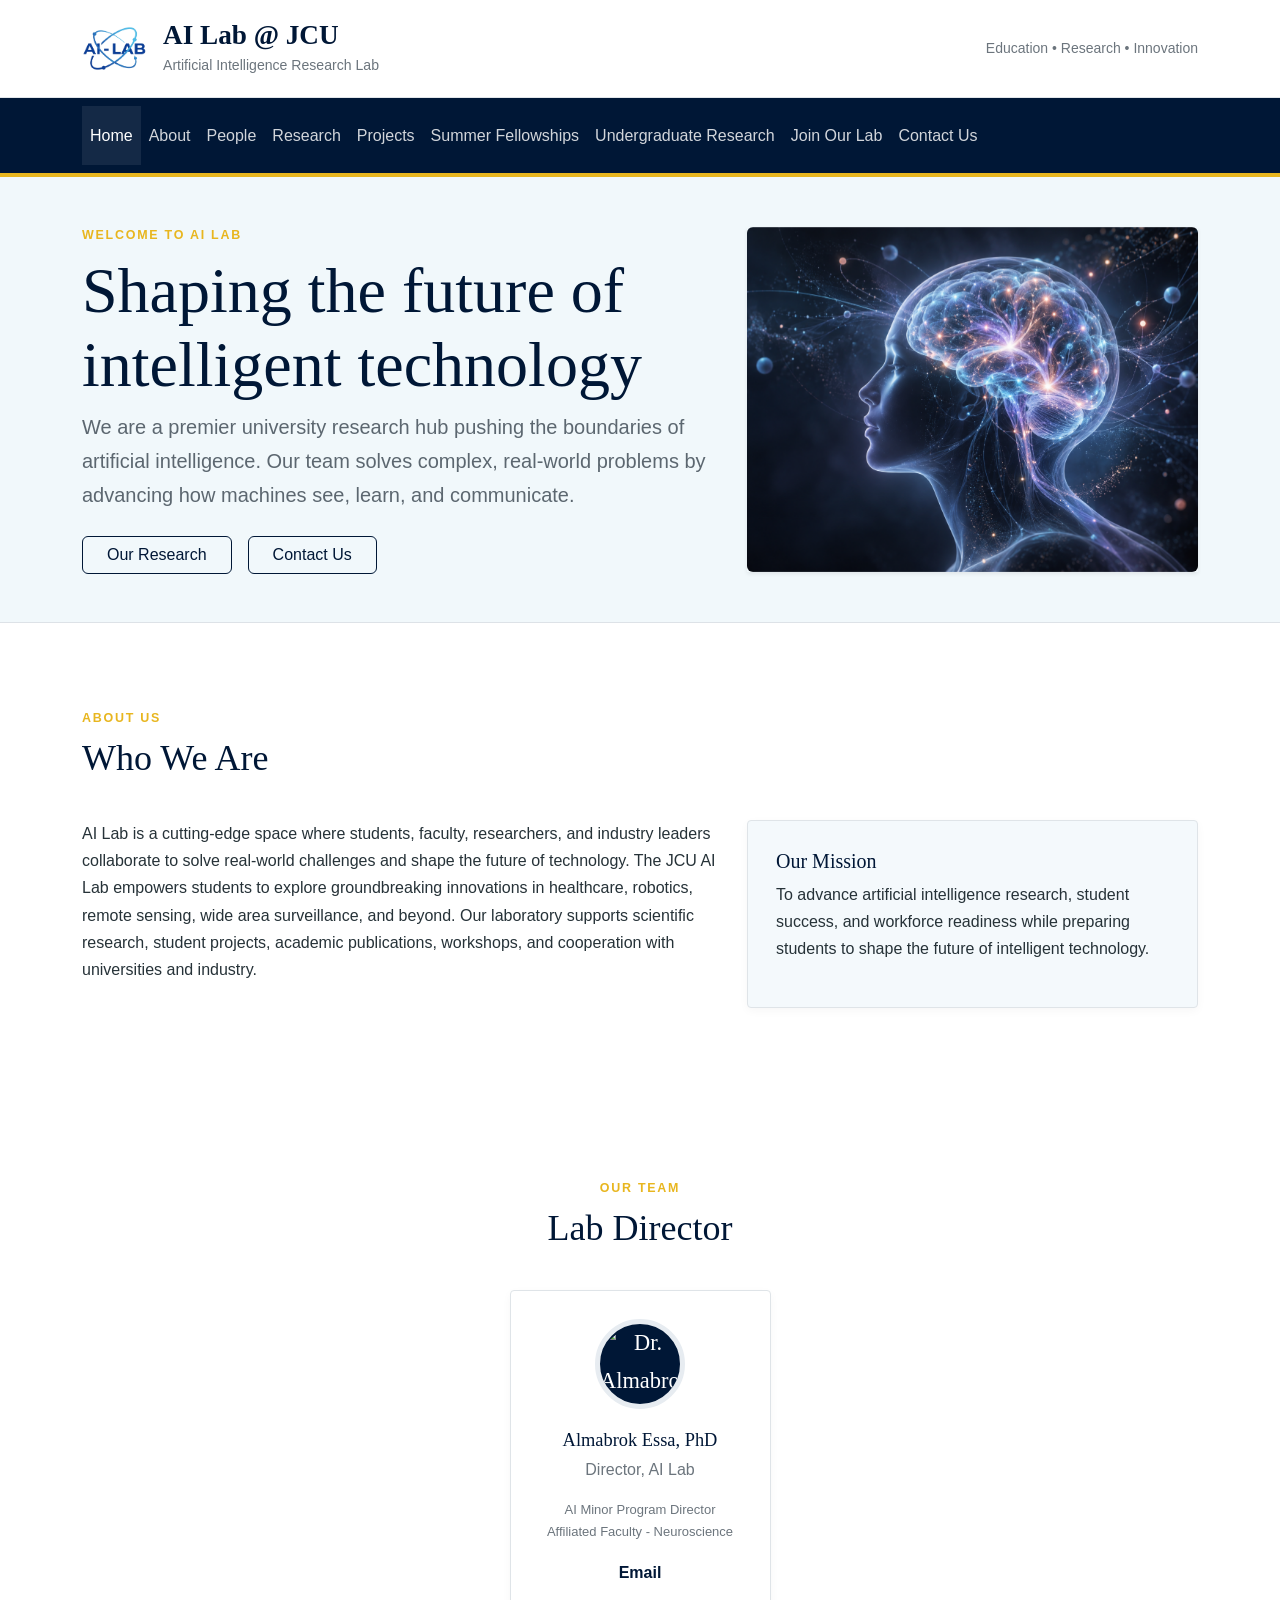
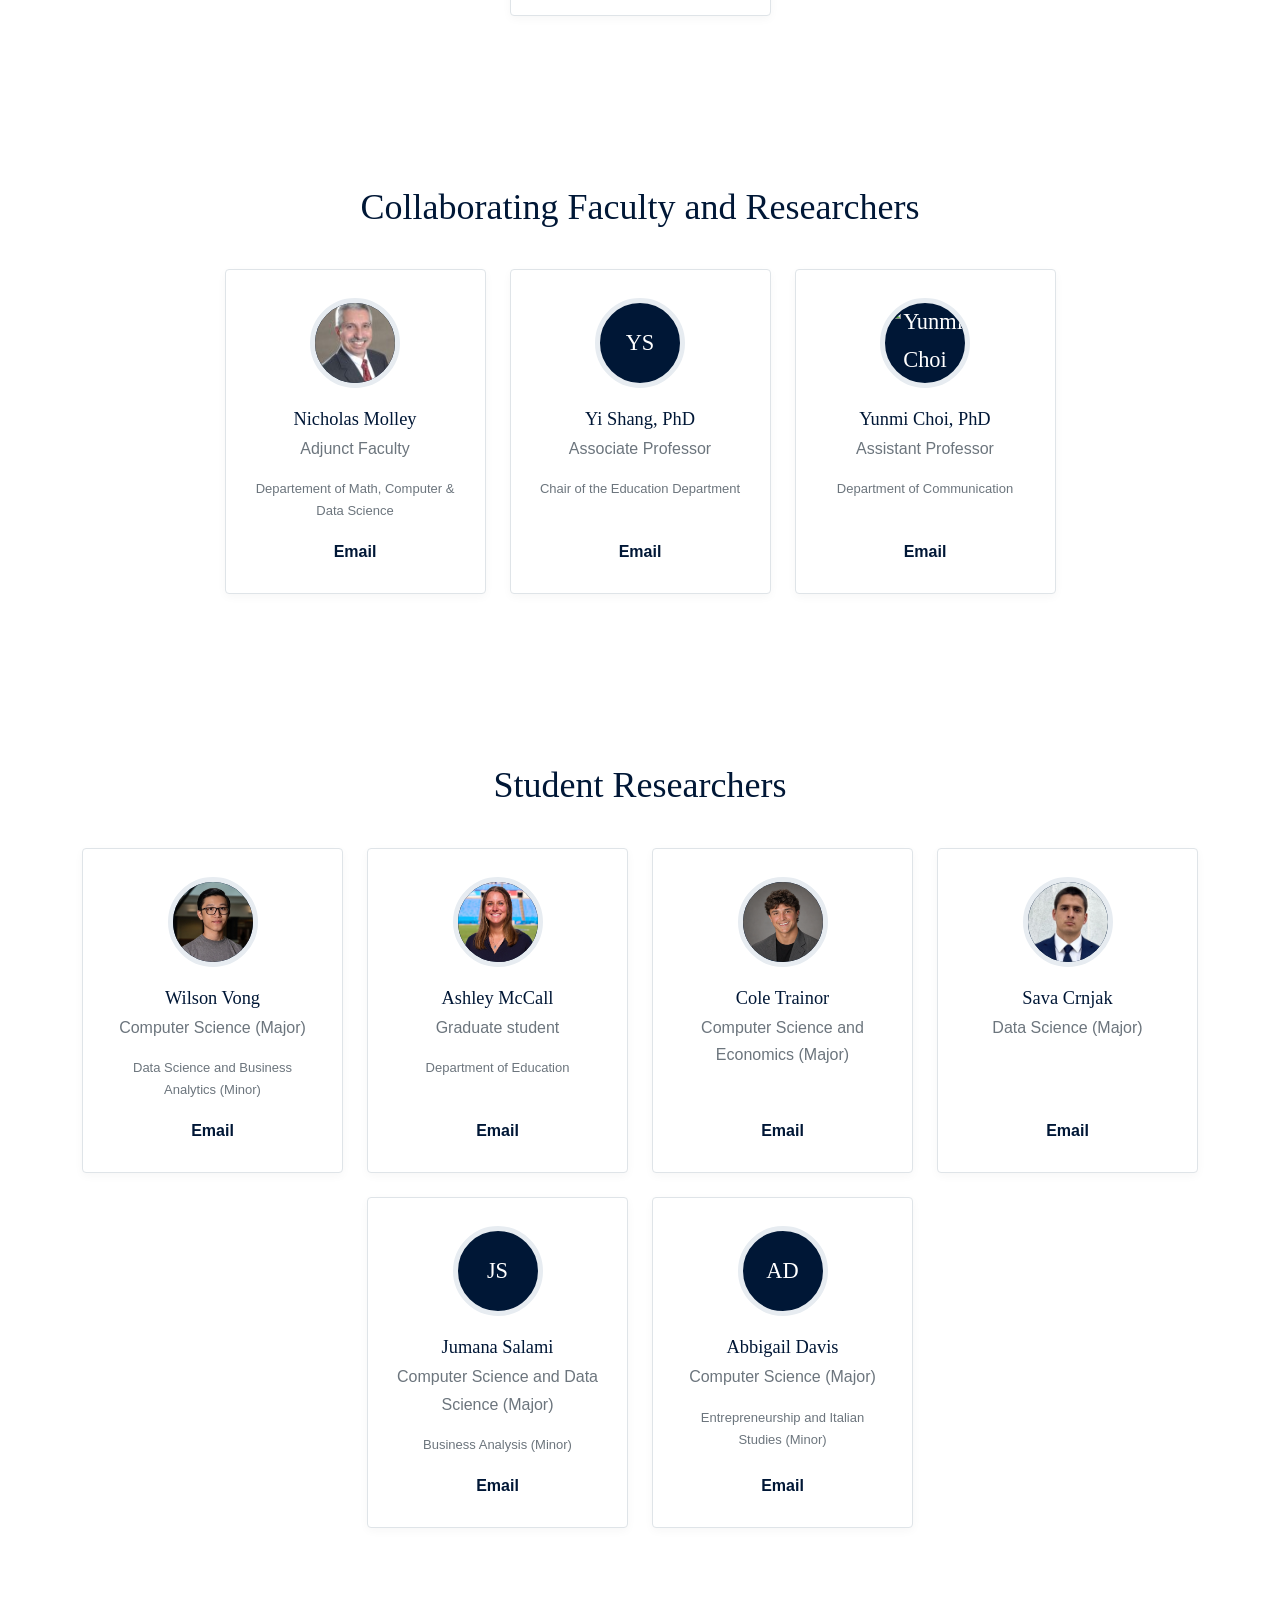
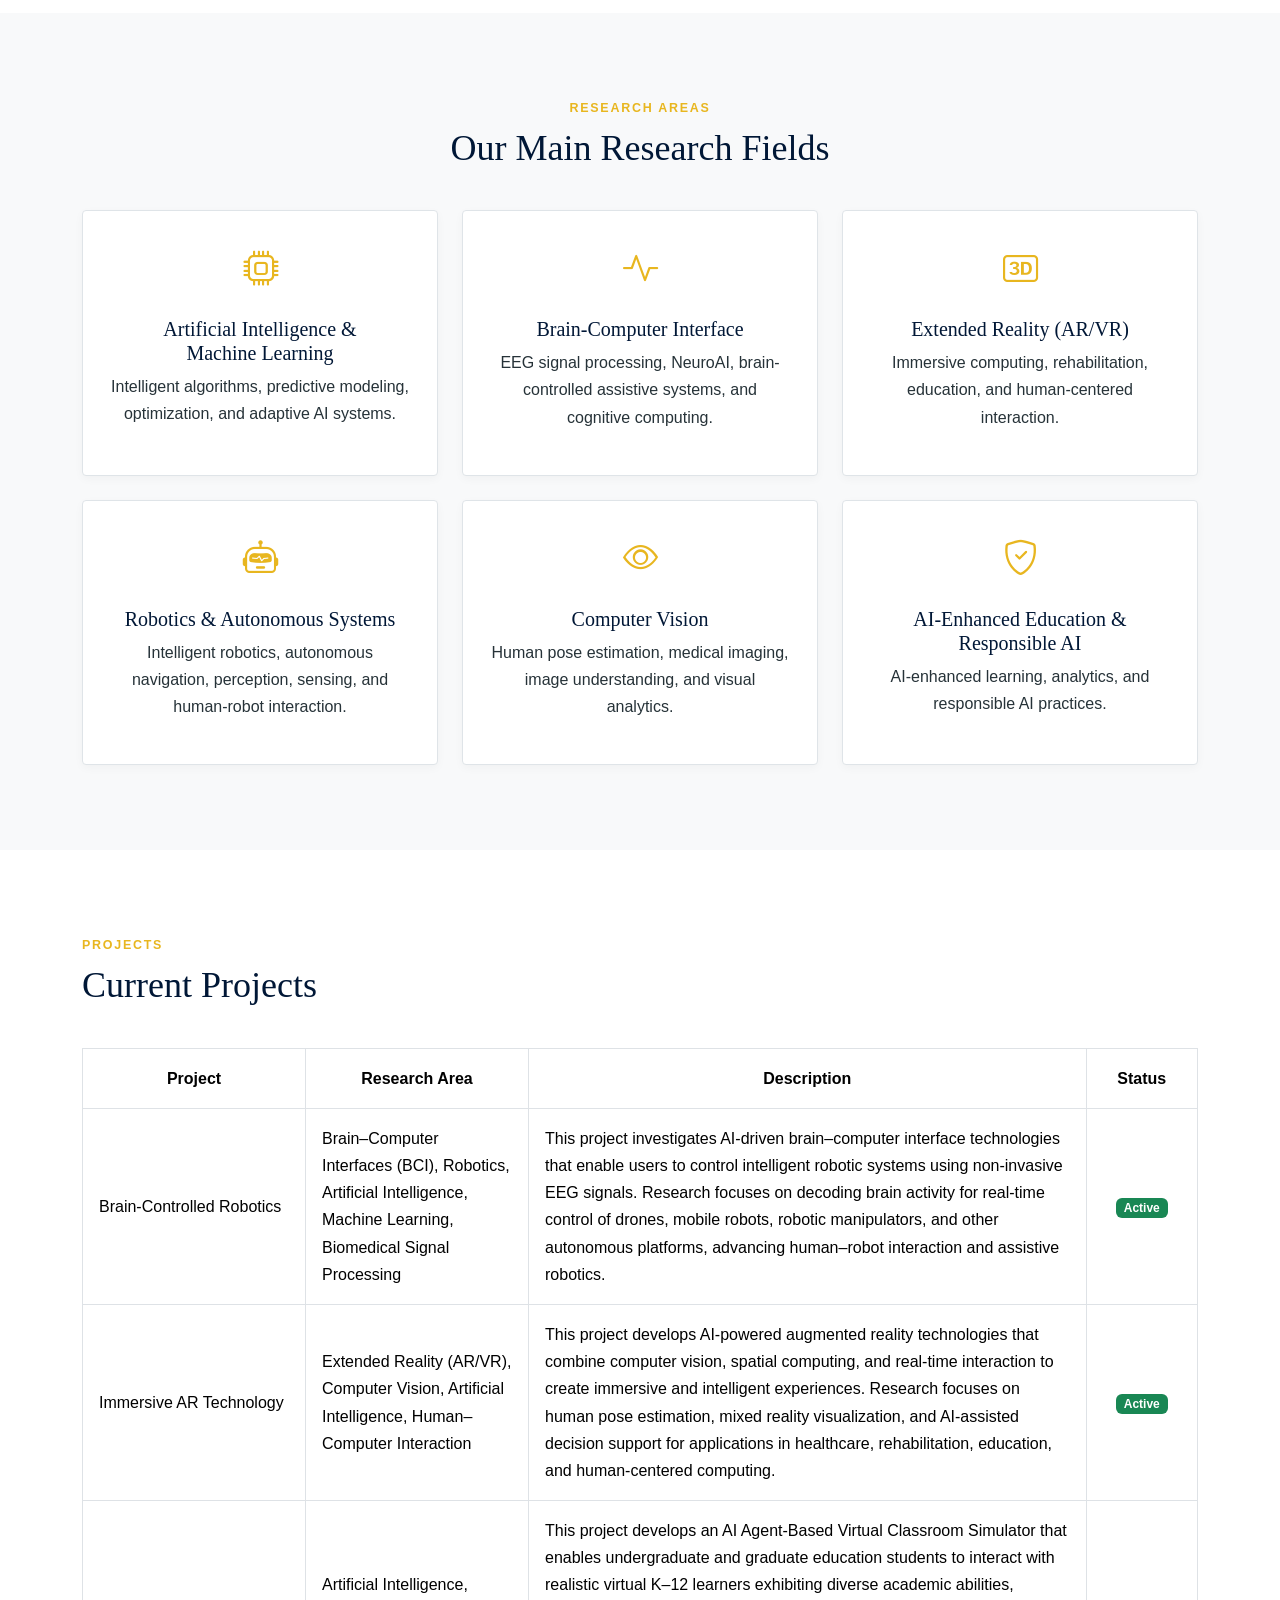
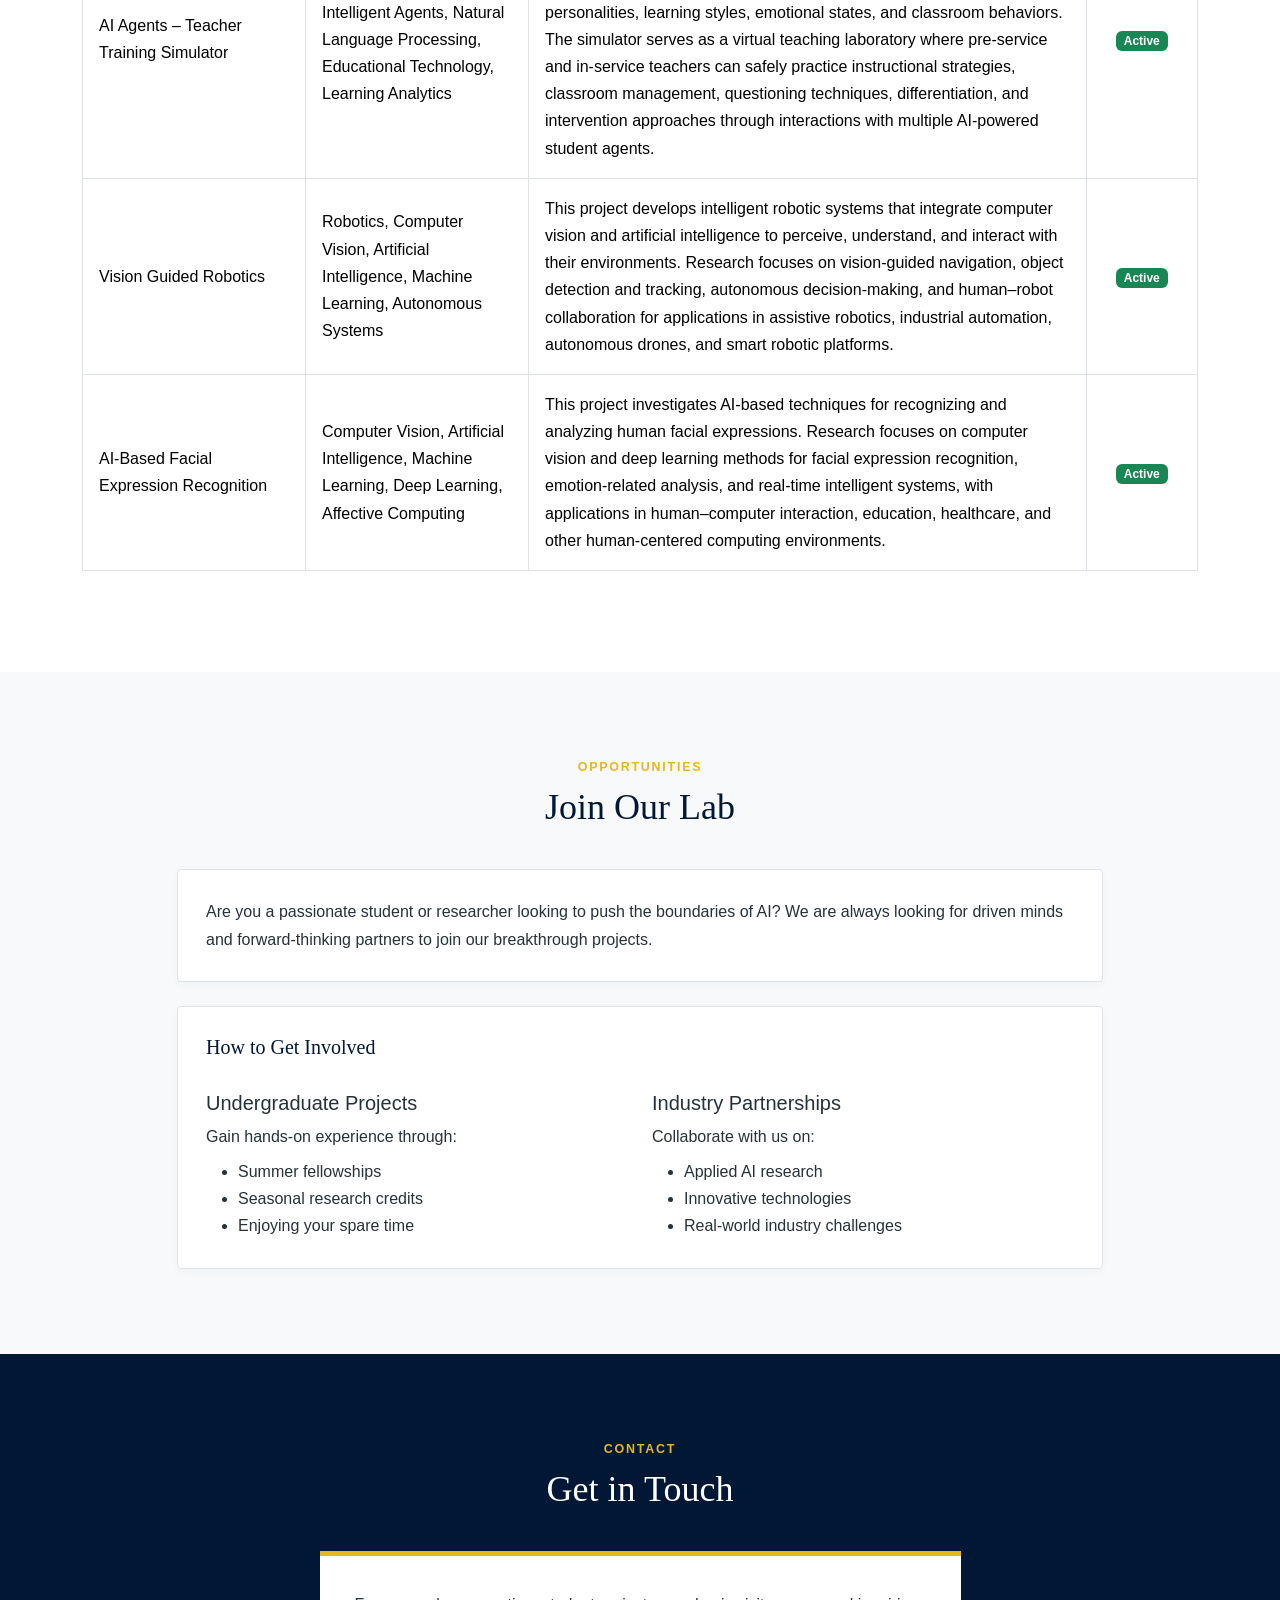
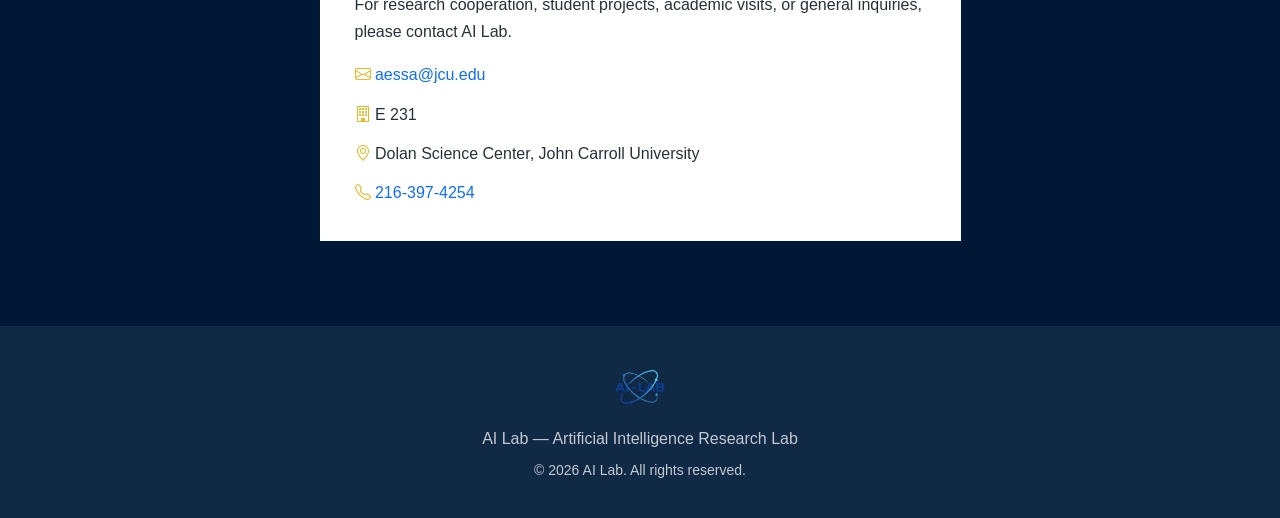
==== index.html @ 41ae77b1 "Add files via upload" ====
<!DOCTYPE html>

<html>
<head>
<meta charset="utf-8"/>
<meta content="width=device-width, initial-scale=1" name="viewport"/>
<meta content="AI LAB — Artificial Intelligence Research Lab" name="description"/>
<title>JCU AI Lab</title>
<link href="https://cdn.jsdelivr.net/npm/bootstrap@5.3.3/dist/css/bootstrap.min.css" rel="stylesheet"/>
<link href="https://cdn.jsdelivr.net/npm/bootstrap-icons@1.11.3/font/bootstrap-icons.min.css" rel="stylesheet"/>
<link href="styles.css" rel="stylesheet"/>

</head>
<link rel="icon" type="image/png" href="logo.png">
<body>
<header class="top-header">
<div class="container py-3 d-flex align-items-center justify-content-between">
<a class="brand d-flex align-items-center gap-3" href="#home">
<img alt="AI-LAB Logo" src="logo.png"/>
<div><h1>AI Lab @ JCU</h1><p>Artificial Intelligence Research Lab</p></div>
</a>
<div class="d-none d-md-block small text-secondary">Education • Research • Innovation </div>
</div>
</header>
<nav class="navbar navbar-expand-lg navbar-dark classic-nav sticky-top">
<div class="container">
<button class="navbar-toggler my-2" data-bs-target="#mainMenu" data-bs-toggle="collapse" type="button"><span class="navbar-toggler-icon"></span></button>
<div class="collapse navbar-collapse" id="mainMenu">
<ul class="navbar-nav me-auto">
<li class="nav-item"><a class="nav-link active" href="#home">Home</a></li>
<li class="nav-item"><a class="nav-link" href="#about">About</a></li>
<li class="nav-item"><a class="nav-link" href="#people">People</a></li>
<li class="nav-item"><a class="nav-link" href="#research">Research</a></li>
<li class="nav-item"><a class="nav-link" href="#projects">Projects</a></li>
<li class="nav-item"><a class="nav-link" href="summer-fellowships.html">Summer Fellowships</a></li>
<li class="nav-item"><a class="nav-link" href="Undergraduate Research.html">Undergraduate Research</a></li>
<li class="nav-item"><a class="nav-link" href="#join">Join Our Lab</a></li><li class="nav-item"><a class="nav-link" href="#contact">Contact Us</a></li>
</ul>
</div>
</div>
</nav>
<main>
<section id="home" class="hero">
  <div class="container"><div class="row align-items-center py-5">
    <div class="col-lg-7">
      <p class="section-kicker">Welcome to AI LAB</p>
      <h2>Shaping the future of intelligent technology </h2>
      <p class="lead"> We are a premier university research hub pushing the boundaries of artificial intelligence. Our team solves complex, real-world problems by advancing how machines see, learn, and communicate.</p>
      <div class="d-flex flex-wrap gap-3 mt-4"><a href="#research" class="btn btn-outline-primary px-4">Our Research</a><a href="#contact" class="btn btn-outline-primary px-4">Contact Us</a></div>
    </div>
    <div class="col-lg-5 text-center mt-5 mt-lg-0">
  <div id="heroGallery" class="carousel slide hero-gallery shadow-sm" data-bs-ride="carousel" data-bs-interval="4000">
    <div class="carousel-inner rounded">
		<div class="carousel-item active">
			<img src="watch-your-brain-think.png" class="d-block w-100 hero-gallery-img" alt="AI-generated visualization of neural activity inside a human brain.">
      </div>
    </div>
  </div>
</div>
  </div></div>
</section>
<section class="section-space" id="about"><div class="container">
<div class="section-heading"><p class="section-kicker">About Us</p><h2>Who We Are</h2></div>
<div class="row g-4"><div class="col-lg-7"><p>AI Lab is a cutting-edge space where students, faculty, researchers, and industry leaders collaborate to solve real-world challenges and shape the future of technology. The JCU AI Lab empowers students to explore groundbreaking innovations in healthcare, robotics, remote sensing, wide area surveillance, and beyond. Our laboratory supports scientific research, student projects, academic publications, workshops, and cooperation with universities and industry.
</p></div>
<div class="col-lg-5"><div class="classic-card" style="background-color: #f4f9fc;"><h3>Our Mission</h3><p>To advance artificial intelligence research, student success, and workforce readiness while preparing students to shape the future of intelligent technology.</p></div></div></div>
</div>
</section>

<section class="section-space" id="people" ><div class="container">
<div class="section-heading text-center" ><p class="section-kicker" >Our Team</p><h2>Lab Director</h2></div>
<div class="row g-4 justify-content-center" >
<div class="col-sm-6 col-lg-3" ><div class="member-card text-center h-100"><div class="member-avatar"><img src="IMG_E2418.jpg" alt="Dr. Almabrok Essa" class="img-fluid rounded-circle" style="width:100%; height:100%; object-fit:cover;"></div><h3>Almabrok Essa, PhD</h3><p>Director, AI Lab</p><p class="mb-0" style="font-size: 13px;">AI Minor Program Director</p><p style="font-size: 13px;">Affiliated Faculty - Neuroscience</p><a href="mailto:aessa@jcu.edu">Email</a></div></div>
</div>
</div></section>

<section class="section-space" id="people" ><div class="container">
<div class="section-heading text-center" ><h2>Collaborating Faculty and Researchers</h2></div>
<div class="row g-4 justify-content-center" >
<div class="col-sm-6 col-lg-3"><div class="member-card text-center h-100"><div class="member-avatar"><img src="87.png" alt="Nicholas Molley" class="rounded-circle" style="width:100%; height:100%; object-fit:cover;"></div><h3>Nicholas Molley</h3><p>Adjunct Faculty</p><p style="font-size: 13px;">Departement of Math, Computer & Data Science</p><a href="mailto:nmolley@jcu.edu">Email</a></div></div>
<div class="col-sm-6 col-lg-3"><div class="member-card text-center h-100 d-flex flex-column"><div class="member-avatar">YS</div><h3>Yi Shang, PhD</h3><p>Associate Professor</p><p style="font-size: 13px;">Chair of the Education Department</p><a class="mt-auto" href="mailto:yshang@jcu.edu">Email</a></div></div>
<div class="col-sm-6 col-lg-3"><div class="member-card text-center h-100 d-flex flex-column"><div class="member-avatar"><img src="Yunmi.jpg" alt="Yunmi Choi" class="rounded-circle" style="width:100%; height:100%; object-fit:cover;"></div><h3>Yunmi Choi, PhD</h3><p >Assistant Professor</p><p style="font-size: 13px;">Department of Communication</p><a class="mt-auto" href="mailto:ychoi@jcu.edu">Email</a></div></div>
</div>
</div></section>
<section class="section-space " id="people" ><div class="container">
<div class="section-heading text-center" ><h2>Student Researchers</h2></div>
<div class="row g-4 justify-content-center" >
<div class="col-sm-6 col-lg-3"><div class="member-card text-center h-100"><div class="member-avatar"><img src="Vong_Headshot.png" alt="Wilson Vong" class="rounded-circle" style="width:100%; height:100%; object-fit:cover;"></div><h3>Wilson Vong</h3><p >Computer Science (Major)</p><p style="font-size: 13px;">Data Science and Business Analytics (Minor)</p><a href="mailto:wvong28@jcu.edu">Email</a></div></div>
<div class="col-sm-6 col-lg-3"><div class="member-card text-center h-100 d-flex flex-column"><div class="member-avatar"><img src="Ashley.jpg" alt="Ashley McCall" class="rounded-circle" style="width:100%; height:100%; object-fit:cover;"></div><h3>Ashley McCall</h3><p >Graduate student</p><p style="font-size: 13px;">Department of Education</p><a class="mt-auto" href="mailto:ashleycmccall@gmail.com">Email</a></div></div>
<div class="col-sm-6 col-lg-3"><div class="member-card text-center h-100 d-flex flex-column"><div class="member-avatar"><img src="trainor.png" alt="Cole Trainor" class="rounded-circle" style="width:100%; height:100%; object-fit:cover;"></div><h3>Cole Trainor</h3><p >Computer Science and Economics (Major)</p><a class="mt-auto" href="mailto:ctrainor30@jcu.edu">Email</a></div></div>
<div class="col-sm-6 col-lg-3"><div class="member-card text-center h-100 d-flex flex-column"><div class="member-avatar"><img src="Sava.jpeg" alt="Sava Crnjak" class="rounded-circle" style="width:100%; height:100%; object-fit:cover;"></div><h3>Sava Crnjak</h3><p >Data Science (Major)</p><a class="mt-auto" href="mailto:scrnjak28@jcu.edu">Email</a></div></div>
<div class="col-sm-6 col-lg-3"><div class="member-card text-center h-100 d-flex flex-column"><div class="member-avatar">JS</div><h3>Jumana Salami</h3><p >Computer Science and Data Science (Major)</p><p style="font-size: 13px;">Business Analysis (Minor)</p><a class="mt-auto" href="mailto:jsalami28@jcu.edu">Email</a></div></div>
<div class="col-sm-6 col-lg-3"><div class="member-card text-center h-100 d-flex flex-column"><div class="member-avatar">AD</div><h3>Abbigail Davis</h3><p >Computer Science (Major)</p><p style="font-size: 13px;">Entrepreneurship and Italian Studies (Minor)</p><a class="mt-auto" href="mailto:adavis28@jcu.edu">Email</a></div></div>
</div>
</div></section>

<section class="section-space bg-light" id="research"><div class="container">
<div class="section-heading text-center"><p class="section-kicker">Research Areas</p><h2>Our Main Research Fields</h2></div>
<div class="row g-4">
<div class="col-md-6 col-lg-4"><div class="classic-card h-100 text-center"><i class="bi bi-cpu card-icon"></i><h3>Artificial Intelligence & <br> Machine Learning</h3><p>Intelligent algorithms, predictive modeling, optimization, and adaptive AI systems.</p></div></div>
<div class="col-md-6 col-lg-4"><div class="classic-card h-100 text-center"><i class="bi bi-activity card-icon"></i><h3>Brain-Computer Interface</h3><p>EEG signal processing, NeuroAI, brain-controlled assistive systems, and cognitive computing.</p></div></div>
<div class="col-md-6 col-lg-4"><div class="classic-card h-100 text-center"><i class="bi bi-badge-3d card-icon"></i><h3>Extended Reality (AR/VR)</h3><p>Immersive computing, rehabilitation, education, and human-centered interaction.</p></div></div>
<div class="col-md-6 col-lg-4"><div class="classic-card h-100 text-center"><i class="bi bi-robot card-icon"></i><h3>Robotics & Autonomous Systems</h3><p>Intelligent robotics, autonomous navigation, perception, sensing, and human-robot interaction.</p></div></div>
<div class="col-md-6 col-lg-4"><div class="classic-card h-100 text-center"><i class="bi bi-eye card-icon"></i><h3>Computer Vision</h3><p>Human pose estimation, medical imaging, image understanding, and visual analytics.</p></div></div>
<div class="col-md-6 col-lg-4"><div class="classic-card h-100 text-center"><i class="bi bi-shield-check card-icon"></i><h3>AI-Enhanced Education & Responsible AI</h3><p>AI-enhanced learning, analytics, and responsible AI practices.</p></div></div>
</div>
</div></section>
<section class="section-space" id="projects"><div class="container">
<div class="section-heading"><p class="section-kicker">Projects</p><h2>Current Projects</h2></div>
<div class="table-responsive"><table class="table table-bordered align-middle classic-table"><thead class="text-center align-middle"><tr><th style="width:20%;">Project</th>
<th style="width:20%;">Research Area</th><th style="width:50%;">Description</th><th style="width:10%;">Status</th></tr></thead><tbody>
<tr><td>Brain-Controlled Robotics</td><td>Brain–Computer Interfaces (BCI), Robotics, Artificial Intelligence, Machine Learning, Biomedical Signal Processing</td><td>This project investigates AI-driven brain–computer interface technologies that enable users to control intelligent robotic systems using non-invasive EEG signals. Research focuses on decoding brain activity for real-time control of drones, mobile robots, robotic manipulators, and other autonomous platforms, advancing human–robot interaction and assistive robotics.</td><td class="text-center align-middle"><span class="badge text-bg-success">Active</span></td></tr>
<tr><td>Immersive AR Technology</td><td>Extended Reality (AR/VR), Computer Vision, Artificial Intelligence, Human–Computer Interaction</td><td>This project develops AI-powered augmented reality technologies that combine computer vision, spatial computing, and real-time interaction to create immersive and intelligent experiences. Research focuses on human pose estimation, mixed reality visualization, and AI-assisted decision support for applications in healthcare, rehabilitation, education, and human-centered computing.</td><td class="text-center align-middle"><span class="badge text-bg-success">Active</span></td></tr>
<tr><td>AI Agents – Teacher Training Simulator</td><td>Artificial Intelligence, Intelligent Agents, Natural Language Processing, Educational Technology, Learning Analytics</td><td>This project develops an AI Agent-Based Virtual Classroom Simulator that enables undergraduate and graduate education students to interact with realistic virtual K–12 learners exhibiting diverse academic abilities, personalities, learning styles, emotional states, and classroom behaviors. The simulator serves as a virtual teaching laboratory where pre-service and in-service teachers can safely practice instructional strategies, classroom management, questioning techniques, differentiation, and intervention approaches through interactions with multiple AI-powered student agents.</td><td class="text-center align-middle"><span class="badge text-bg-success">Active</span></td></tr>
<tr><td>Vision Guided Robotics </td><td> Robotics, Computer Vision, Artificial Intelligence, Machine Learning, Autonomous Systems </td><td>This project develops intelligent robotic systems that integrate computer vision and artificial intelligence to perceive, understand, and interact with their environments. Research focuses on vision-guided navigation, object detection and tracking, autonomous decision-making, and human–robot collaboration for applications in assistive robotics, industrial automation, autonomous drones, and smart robotic platforms.</td><td class="text-center align-middle"><span class="badge text-bg-success">Active</span></td></tr>
<tr><td>AI-Based Facial Expression Recognition </td><td> Computer Vision, Artificial Intelligence, Machine Learning, Deep Learning, Affective Computing</td><td>This project investigates AI-based techniques for recognizing and analyzing human facial expressions. Research focuses on computer vision and deep learning methods for facial expression recognition, emotion-related analysis, and real-time intelligent systems, with applications in human–computer interaction, education, healthcare, and other human-centered computing environments.</td><td class="text-center align-middle"><span class="badge text-bg-success">Active</span></td></tr>
</tbody></table></div>
</div></section>

<section class="section-space bg-light" id="join">
<div class="container">
<div class="section-heading text-center">
<p class="section-kicker">Opportunities</p>
<h2>Join Our Lab</h2>
</div>
<div class="row g-4 justify-content-center">
<div class="col-lg-10">
<div class="classic-card mb-4">
<p class="mb-0">Are you a passionate student or researcher looking to push the boundaries of AI? We are always looking for driven minds and forward-thinking partners to join our breakthrough projects.</p>
</div>
<div class="classic-card">
<h3>How to Get Involved</h3>
<div class="row g-4 mt-1">
<div class="col-md-6">
<h4 class="h5">Undergraduate Projects</h4>
<p class="mb-2">Gain hands-on experience through:</p>
<ul class="mb-0">
<li>Summer fellowships</li>
<li>Seasonal research credits</li>
<li>Enjoying your spare time</li>
</ul>
</div>
<div class="col-md-6">
<h4 class="h5">Industry Partnerships</h4>
<p class="mb-2"> Collaborate with us on:</p>
<ul class="mb-0">
<li>Applied AI research</li>
<li>Innovative technologies</li>
<li>Real-world industry challenges</li>
</ul> 
</div>
</div>
</div>
</div>
</div>
</div>
</section>
<section class="section-space contact-section" id="contact"><div class="container">
<div class="section-heading text-center"><p class="section-kicker">Contact</p><h2 class="text-white">Get in Touch</h2></div>
<div class="row justify-content-center"><div class="col-lg-7"><div class="contact-box">
<p>For research cooperation, student projects, academic visits, or general inquiries, please contact AI Lab.</p>
<ul class="list-unstyled mb-0">
<li><i class="bi bi-envelope"></i> <a href="mailto:aessa@jcu.edu">aessa@jcu.edu</a></li>
<li><i class="bi bi-building"></i> E 231</li>
<li><i class="bi bi-geo-alt"></i> Dolan Science Center, John Carroll University</li>
<li><i class="bi bi-telephone"></i> <a href="tel:+12163974254">216-397-4254</a></li>
</ul>
</div></div></div>
</div></section>
</main>
<footer class="footer"><div class="container text-center"><img alt="AI-LAB Logo" src="logo.png"/><p class="mb-1">AI Lab — Artificial Intelligence Research Lab</p><small>© <span id="year"></span> AI Lab. All rights reserved.</small></div></footer>
<script src="https://cdn.jsdelivr.net/npm/bootstrap@5.3.3/dist/js/bootstrap.bundle.min.js"></script>
<script src="script.js"></script>
</body>
</html>
---- styles.css ----
body{font-family:Arial,Helvetica,sans-serif;color:#263238;background:#fff;line-height:1.7}a{text-decoration:none}.top-header{background:#fff;border-bottom:1px solid #e2e6ea}.brand{color:#001736}.brand:hover{color:#001736}.brand img{width:65px;height:65px;object-fit:contain}.brand h1{margin:0;font-family:Georgia,"Times New Roman",serif;font-size:1.7rem;font-weight:700}.brand p{margin:2px 0 0;color:#6c757d;font-size:.88rem}.classic-nav{background:#001736;border-bottom:4px solid #e8b61f}.classic-nav .nav-link{color:rgba(255,255,255,.82);padding:1rem 1.1rem}.classic-nav .nav-link:hover,.classic-nav .nav-link.active{color:#fff;background:rgba(255,255,255,.08)}.hero{background:#F1F8FB;border-bottom:1px solid #dde2e7}.hero h2,.section-heading h2{font-family:Georgia,"Times New Roman",serif;color:#001736}.hero h2{font-size:clamp(2.3rem,5vw,4.2rem);line-height:1.15}.hero .lead{color:#5c6770;max-width:760px}.hero-logo-box{display:inline-flex;align-items:center;justify-content:center;width:280px;height:280px;padding:40px;background:#fff;border:1px solid #dce1e5;border-radius:6px;box-shadow:0 8px 25px rgba(23,54,93,.08)}.hero-logo-box img{max-width:100%;max-height:100%}.btn-primary{background:#001736;border-color:#001736}.btn-primary:hover{background:#102944;border-color:#102944}.btn-outline-primary{color:#001736;border-color:#001736}.btn-outline-primary:hover{background:#001736;border-color:#001736}.section-space{padding:85px 0}.section-heading{margin-bottom:40px}.section-heading h2{font-size:2.25rem;margin-bottom:0}.section-kicker{margin-bottom:8px;color:#e8b61f;text-transform:uppercase;letter-spacing:.14em;font-weight:700;font-size:.78rem}.classic-card,.member-card{background:#fff;border:1px solid #dfe4e8;border-radius:4px;padding:28px;box-shadow:0 3px 10px rgba(0,0,0,.035)}.classic-card h3,.member-card h3,.classic-news h3{font-family:Georgia,"Times New Roman",serif;color:#001736}.classic-card h3{font-size:1.25rem}.card-icon{display:inline-block;margin-bottom:18px;color:#e8b61f;font-size:2.2rem}.classic-table thead{background:#001736;color:#fff}.classic-table th,.classic-table td{padding:16px}.member-avatar{width:90px;height:90px;margin:0 auto 20px;display:flex;align-items:center;justify-content:center;background:#001736;color:#fff;border:5px solid #e7ecf1;border-radius:50%;font-family:Georgia,"Times New Roman",serif;font-size:1.4rem}.member-card h3{font-size:1.15rem;margin-bottom:5px}.member-card p{color:#6c757d}.member-card a{color:#001736;font-weight:700}.classic-news .list-group-item{padding:24px;border-color:#dfe4e8}.classic-news h3{font-size:1.2rem;margin-bottom:8px}.classic-news p,.classic-news small{color:#6c757d}.contact-section{background:#001736}.contact-box{padding:35px;background:#fff;border-top:5px solid #e8b61f}.contact-box li{margin-top:12px}.contact-box i{width:28px;color:#e8b61f}.footer{padding:35px 0;background:#102944;color:rgba(255,255,255,.75)}.footer img{width:52px;height:52px;object-fit:contain;margin-bottom:12px}@media(max-width:767.98px){.brand img{width:52px;height:52px}.brand h1{font-size:1.4rem}.brand p{font-size:.75rem}.section-space{padding:65px 0}.hero-logo-box{width:220px;height:220px}.classic-news .d-flex{flex-direction:column}}
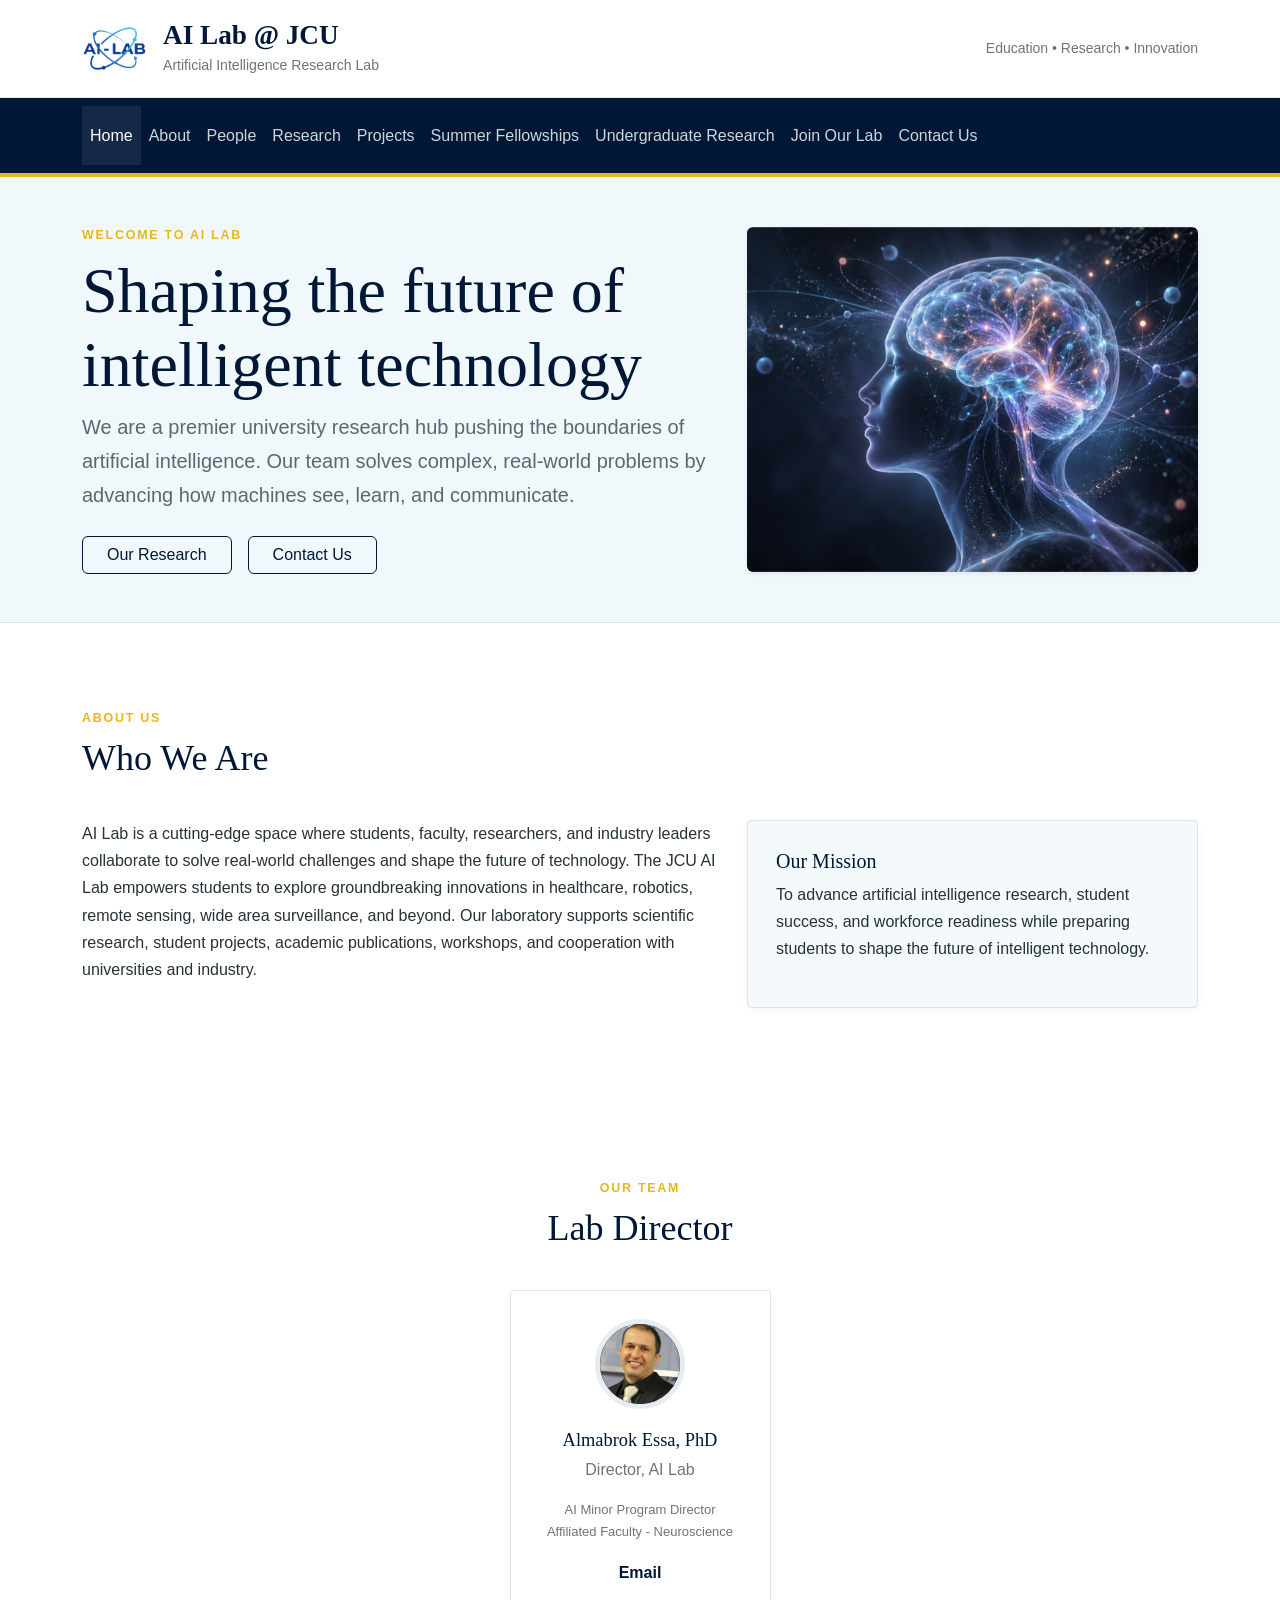
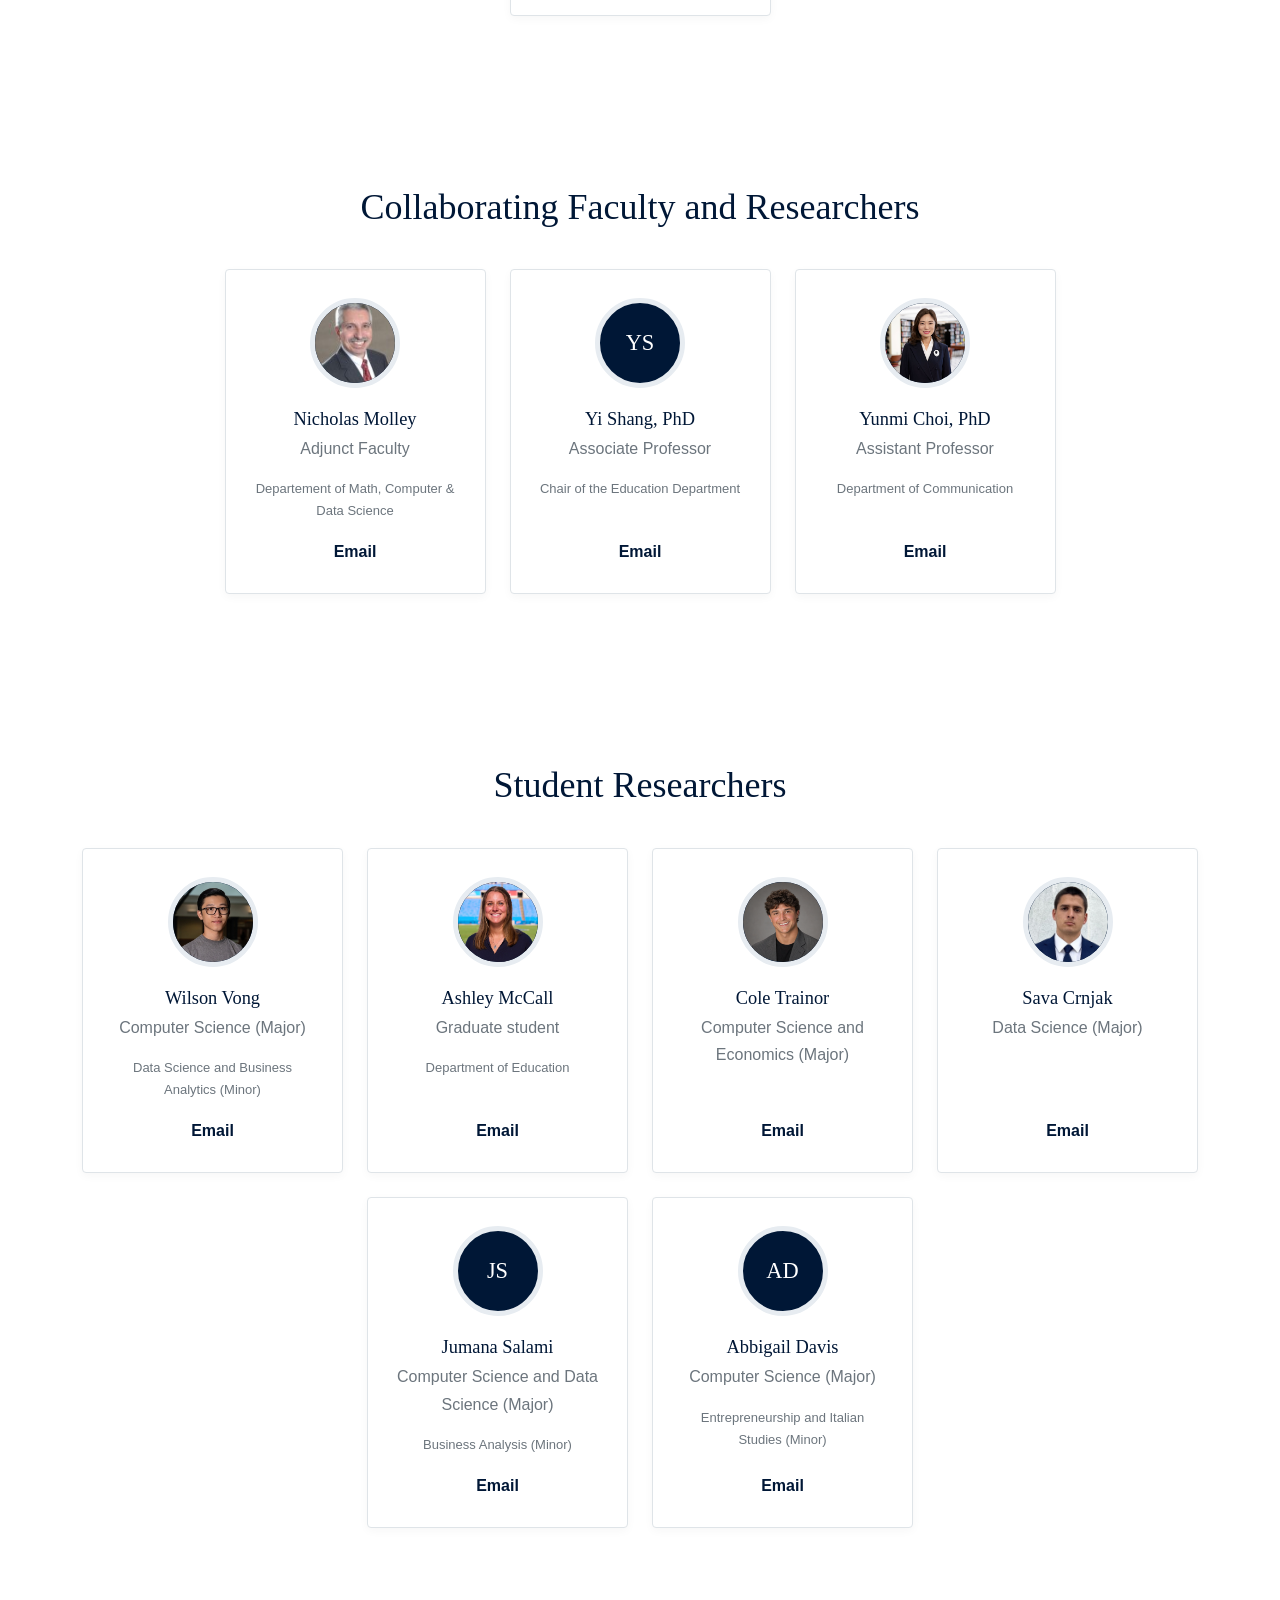
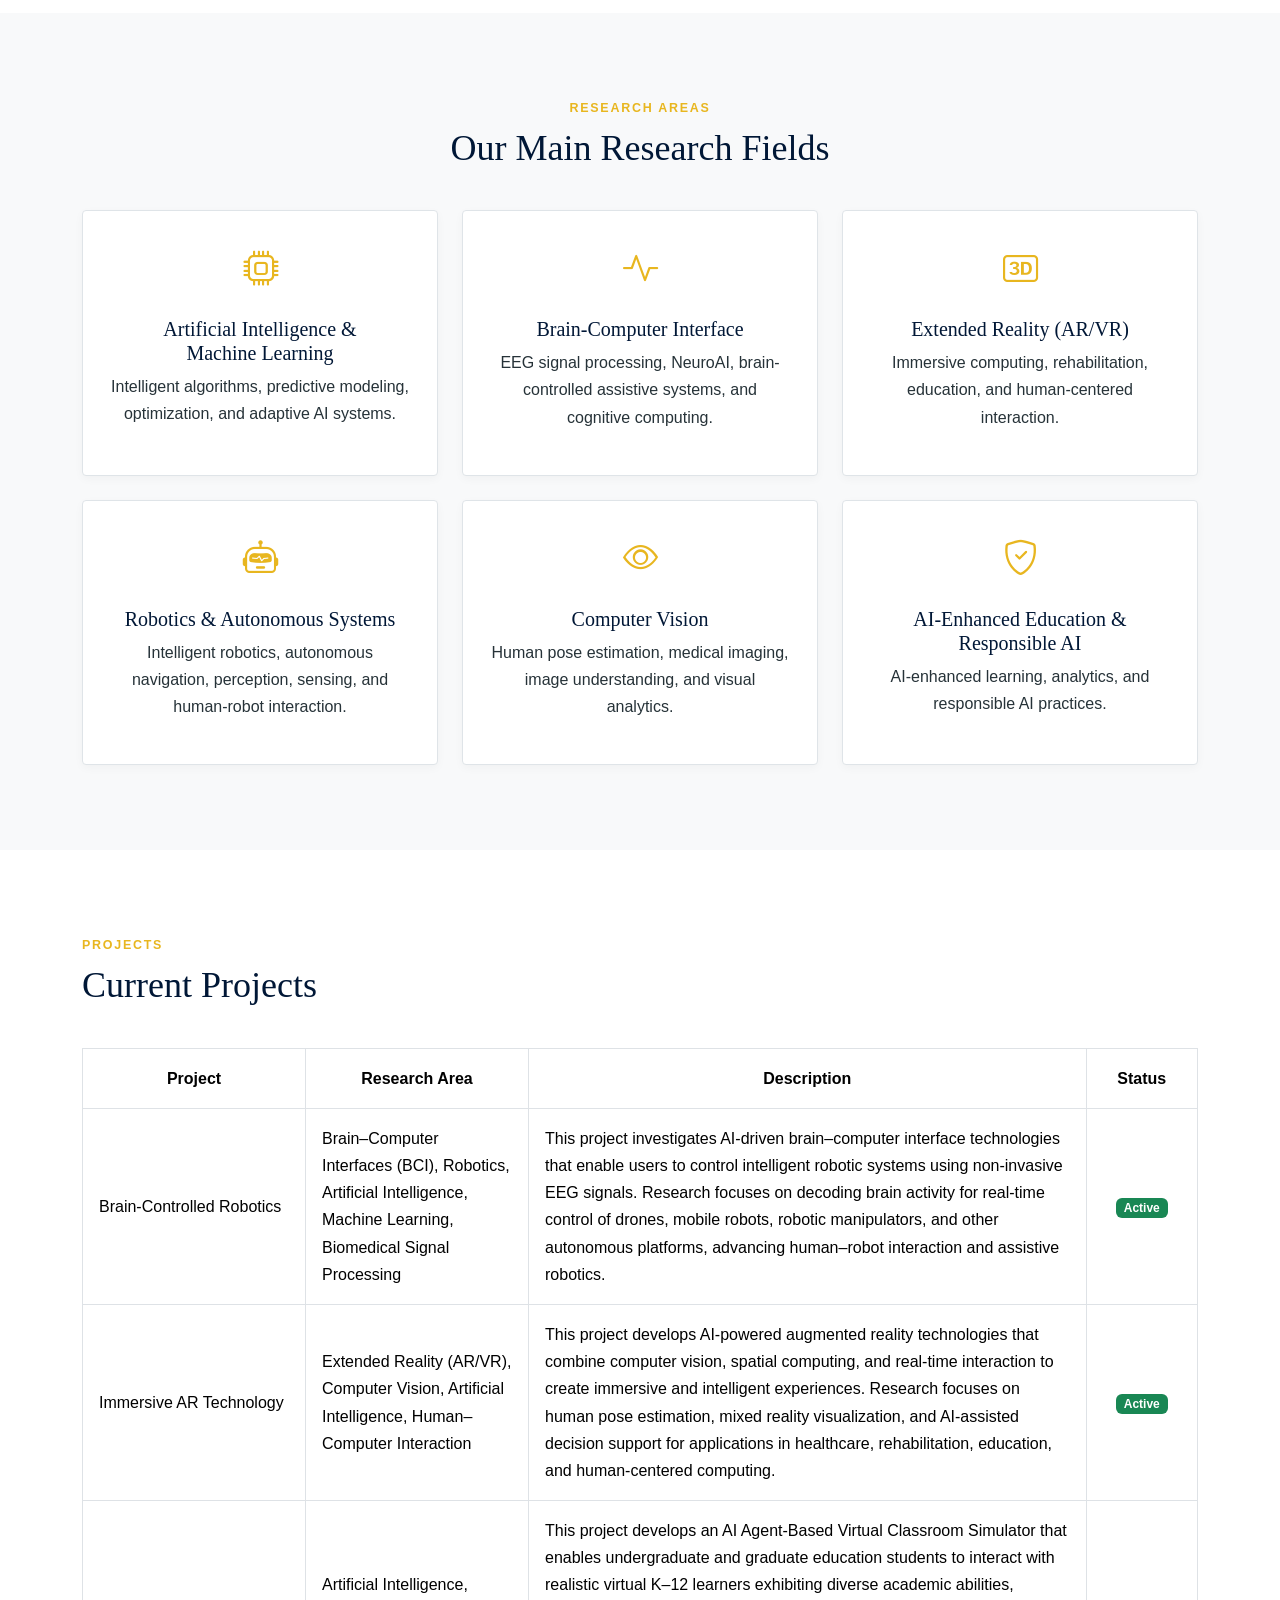
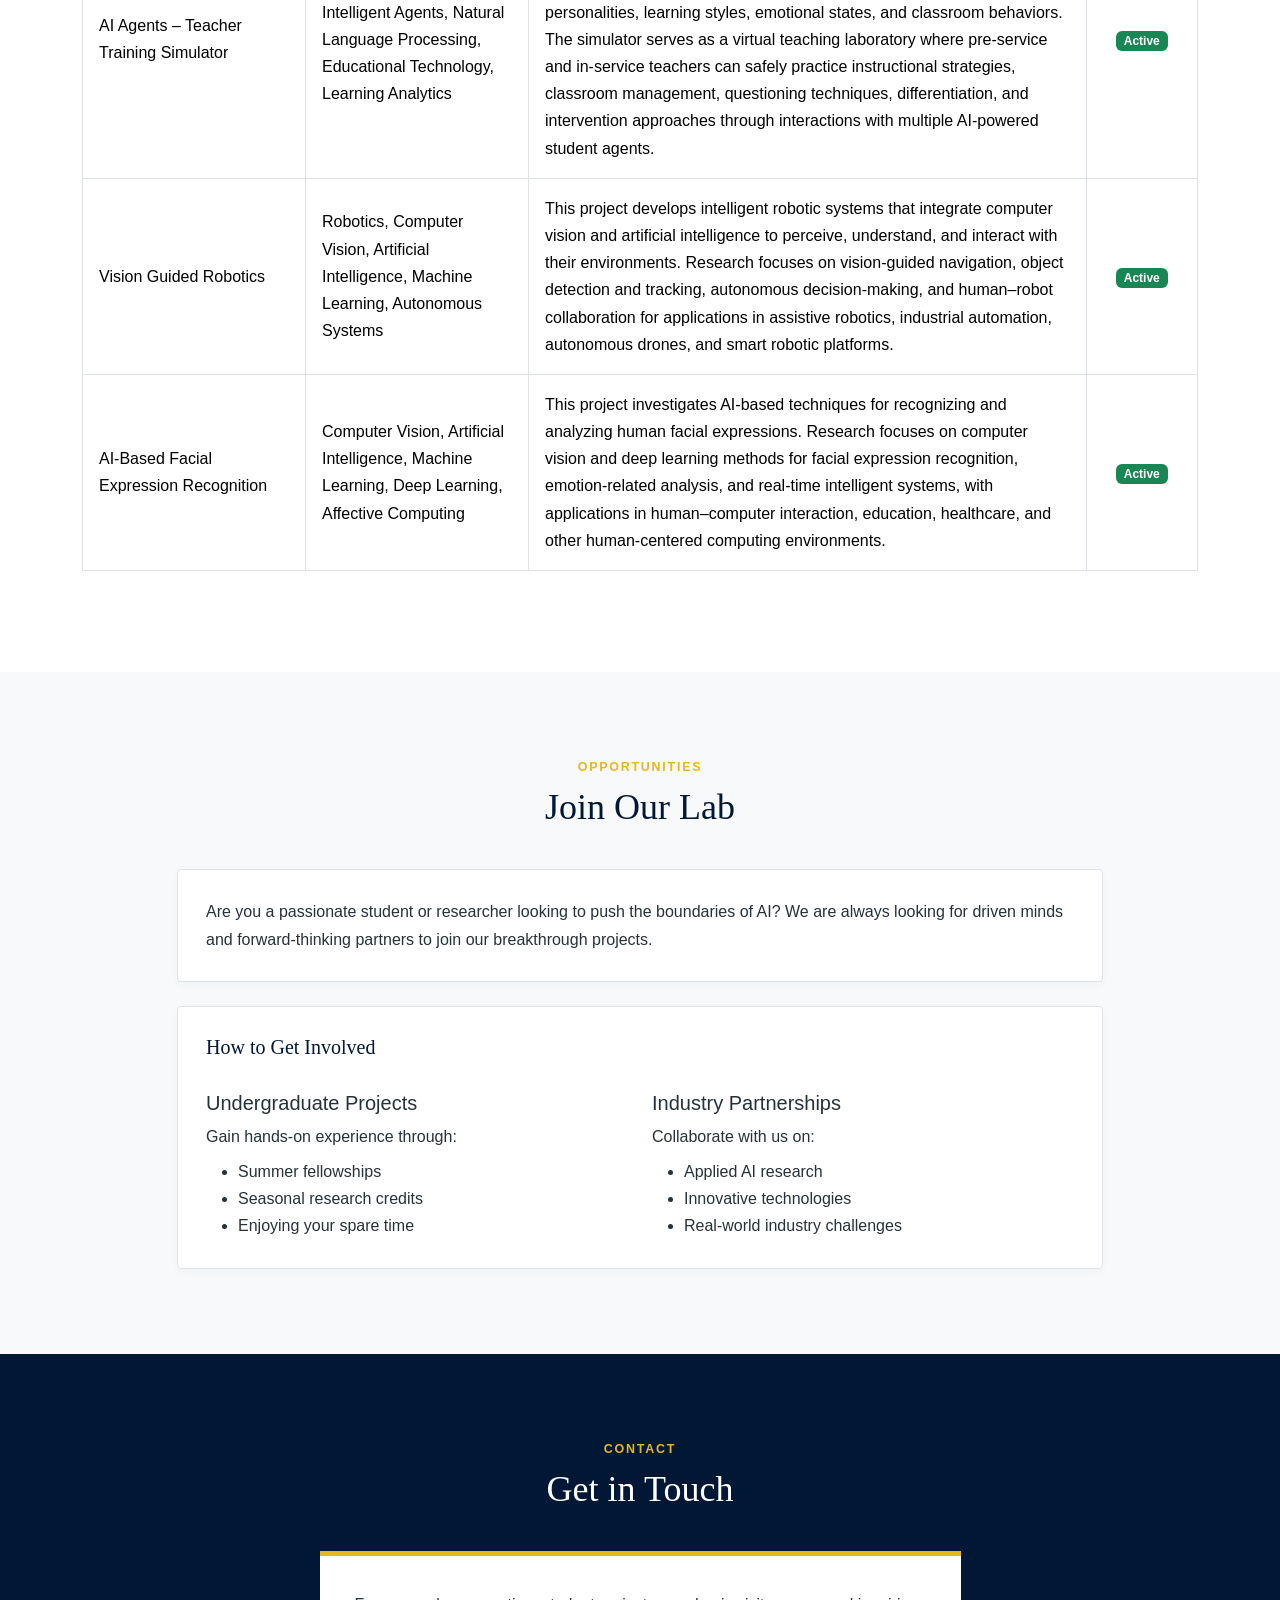
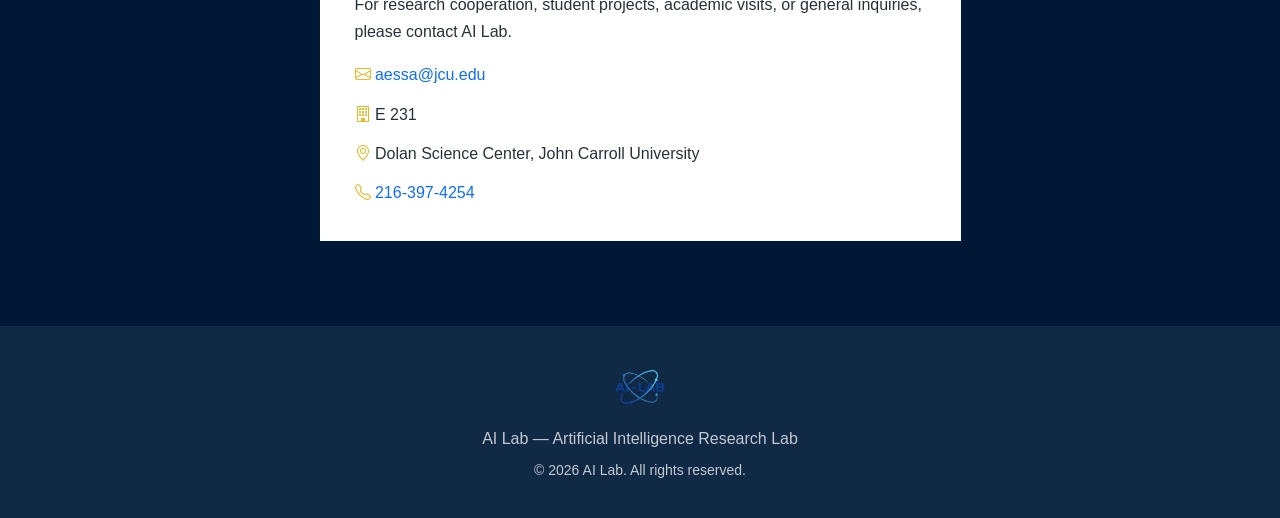
==== commit e4ce009e: "Update index.html" ====
--- a/index.html
+++ b/index.html
@@ -70,7 +70,7 @@
 <section class="section-space" id="people" ><div class="container">
 <div class="section-heading text-center" ><p class="section-kicker" >Our Team</p><h2>Lab Director</h2></div>
 <div class="row g-4 justify-content-center" >
-<div class="col-sm-6 col-lg-3" ><div class="member-card text-center h-100"><div class="member-avatar"><img src="IMG_E2418.jpg" alt="Dr. Almabrok Essa" class="img-fluid rounded-circle" style="width:100%; height:100%; object-fit:cover;"></div><h3>Almabrok Essa, PhD</h3><p>Director, AI Lab</p><p class="mb-0" style="font-size: 13px;">AI Minor Program Director</p><p style="font-size: 13px;">Affiliated Faculty - Neuroscience</p><a href="mailto:aessa@jcu.edu">Email</a></div></div>
+<div class="col-sm-6 col-lg-3" ><div class="member-card text-center h-100"><div class="member-avatar"><img src="IMG_E2418.JPG" alt="Dr. Almabrok Essa" class="img-fluid rounded-circle" style="width:100%; height:100%; object-fit:cover;"></div><h3>Almabrok Essa, PhD</h3><p>Director, AI Lab</p><p class="mb-0" style="font-size: 13px;">AI Minor Program Director</p><p style="font-size: 13px;">Affiliated Faculty - Neuroscience</p><a href="mailto:aessa@jcu.edu">Email</a></div></div>
 </div>
 </div></section>
 
@@ -79,7 +79,7 @@
 <div class="row g-4 justify-content-center" >
 <div class="col-sm-6 col-lg-3"><div class="member-card text-center h-100"><div class="member-avatar"><img src="87.png" alt="Nicholas Molley" class="rounded-circle" style="width:100%; height:100%; object-fit:cover;"></div><h3>Nicholas Molley</h3><p>Adjunct Faculty</p><p style="font-size: 13px;">Departement of Math, Computer & Data Science</p><a href="mailto:nmolley@jcu.edu">Email</a></div></div>
 <div class="col-sm-6 col-lg-3"><div class="member-card text-center h-100 d-flex flex-column"><div class="member-avatar">YS</div><h3>Yi Shang, PhD</h3><p>Associate Professor</p><p style="font-size: 13px;">Chair of the Education Department</p><a class="mt-auto" href="mailto:yshang@jcu.edu">Email</a></div></div>
-<div class="col-sm-6 col-lg-3"><div class="member-card text-center h-100 d-flex flex-column"><div class="member-avatar"><img src="Yunmi.jpg" alt="Yunmi Choi" class="rounded-circle" style="width:100%; height:100%; object-fit:cover;"></div><h3>Yunmi Choi, PhD</h3><p >Assistant Professor</p><p style="font-size: 13px;">Department of Communication</p><a class="mt-auto" href="mailto:ychoi@jcu.edu">Email</a></div></div>
+<div class="col-sm-6 col-lg-3"><div class="member-card text-center h-100 d-flex flex-column"><div class="member-avatar"><img src="Yunmi.JPG" alt="Yunmi Choi" class="rounded-circle" style="width:100%; height:100%; object-fit:cover;"></div><h3>Yunmi Choi, PhD</h3><p >Assistant Professor</p><p style="font-size: 13px;">Department of Communication</p><a class="mt-auto" href="mailto:ychoi@jcu.edu">Email</a></div></div>
 </div>
 </div></section>
 <section class="section-space " id="people" ><div class="container">
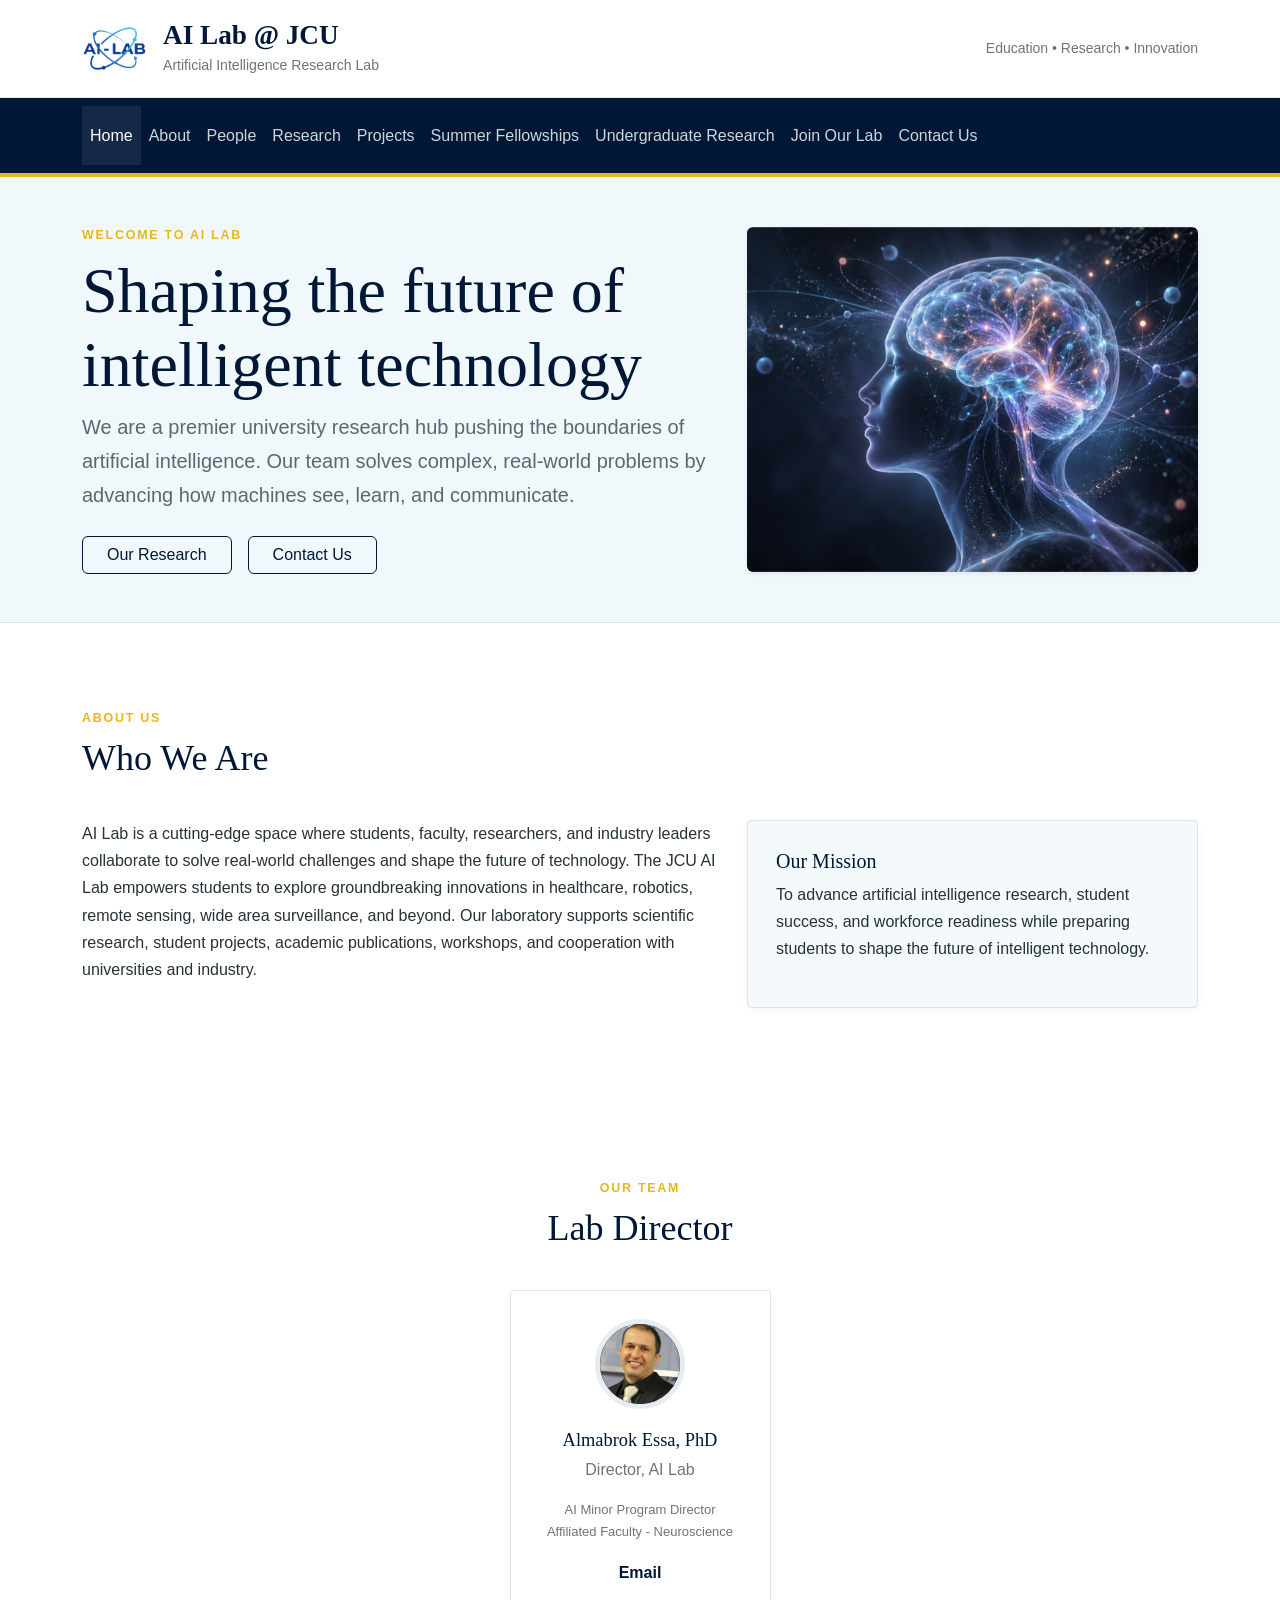
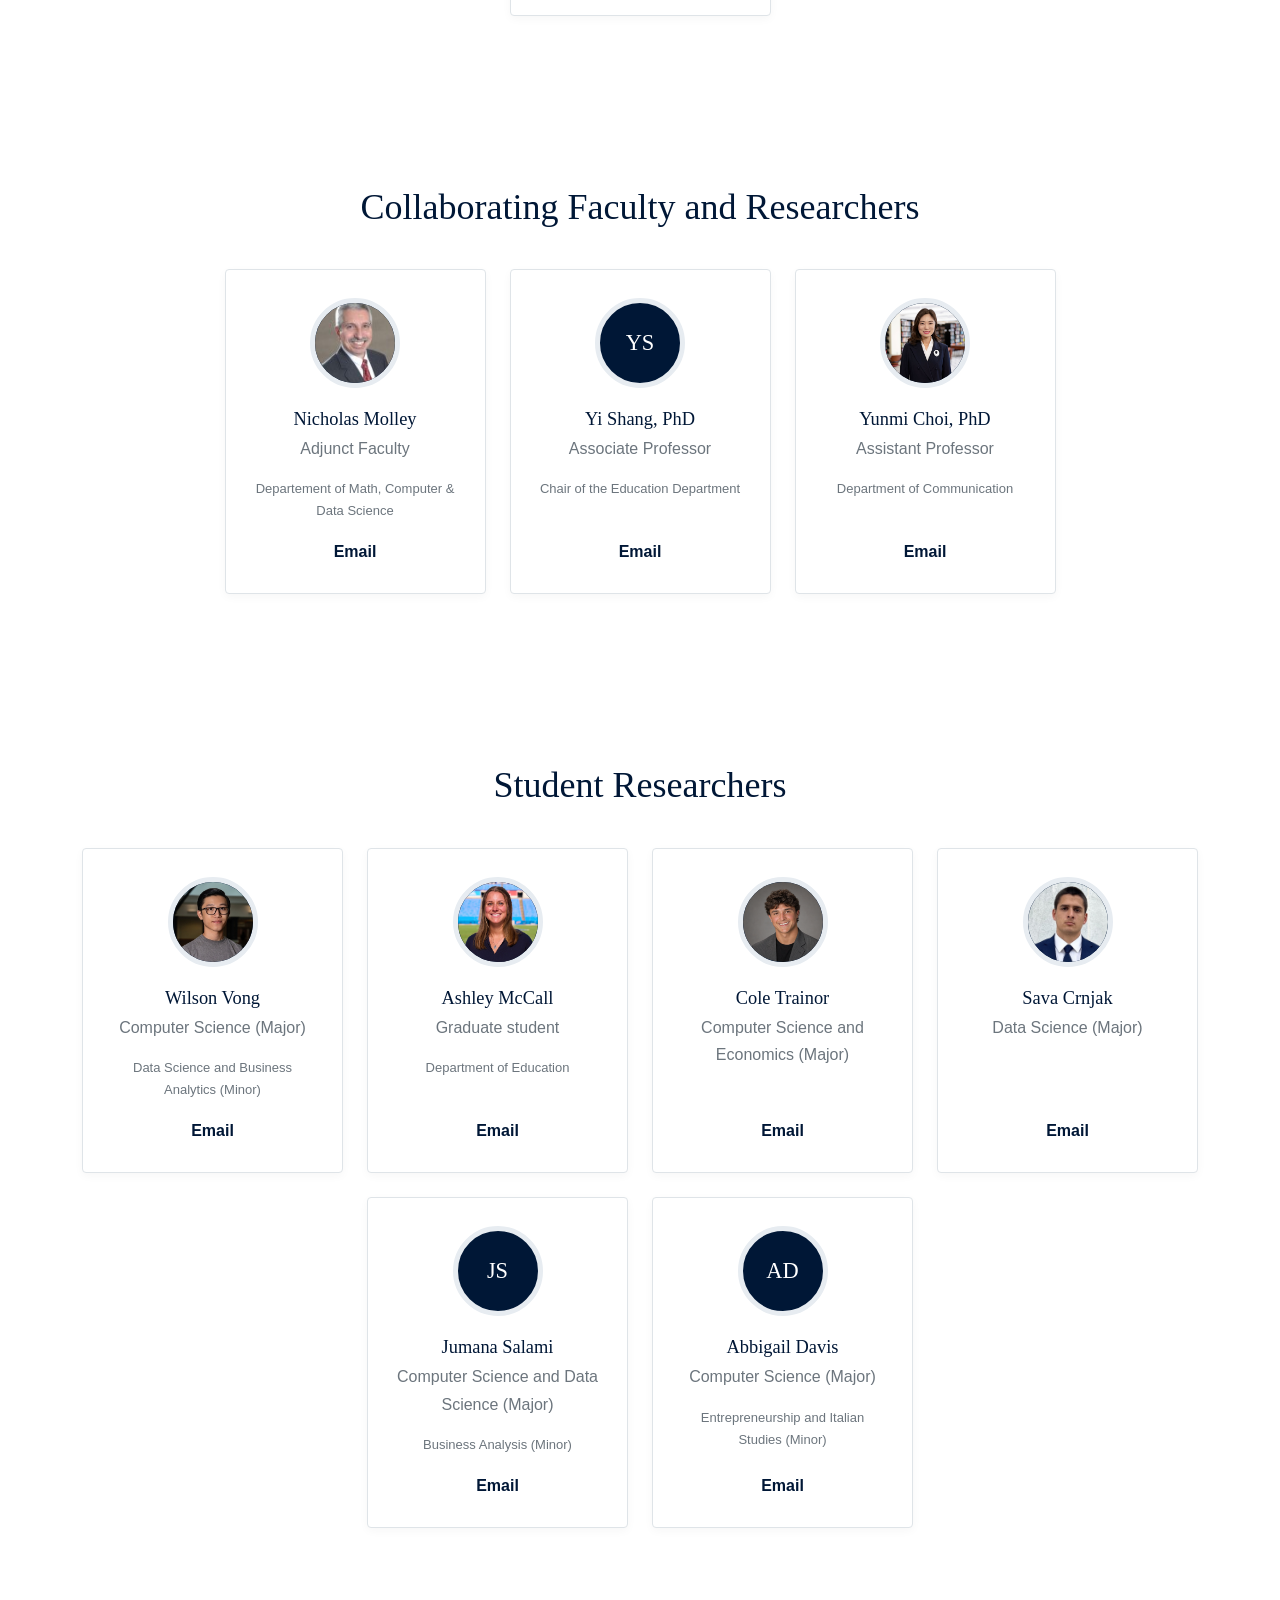
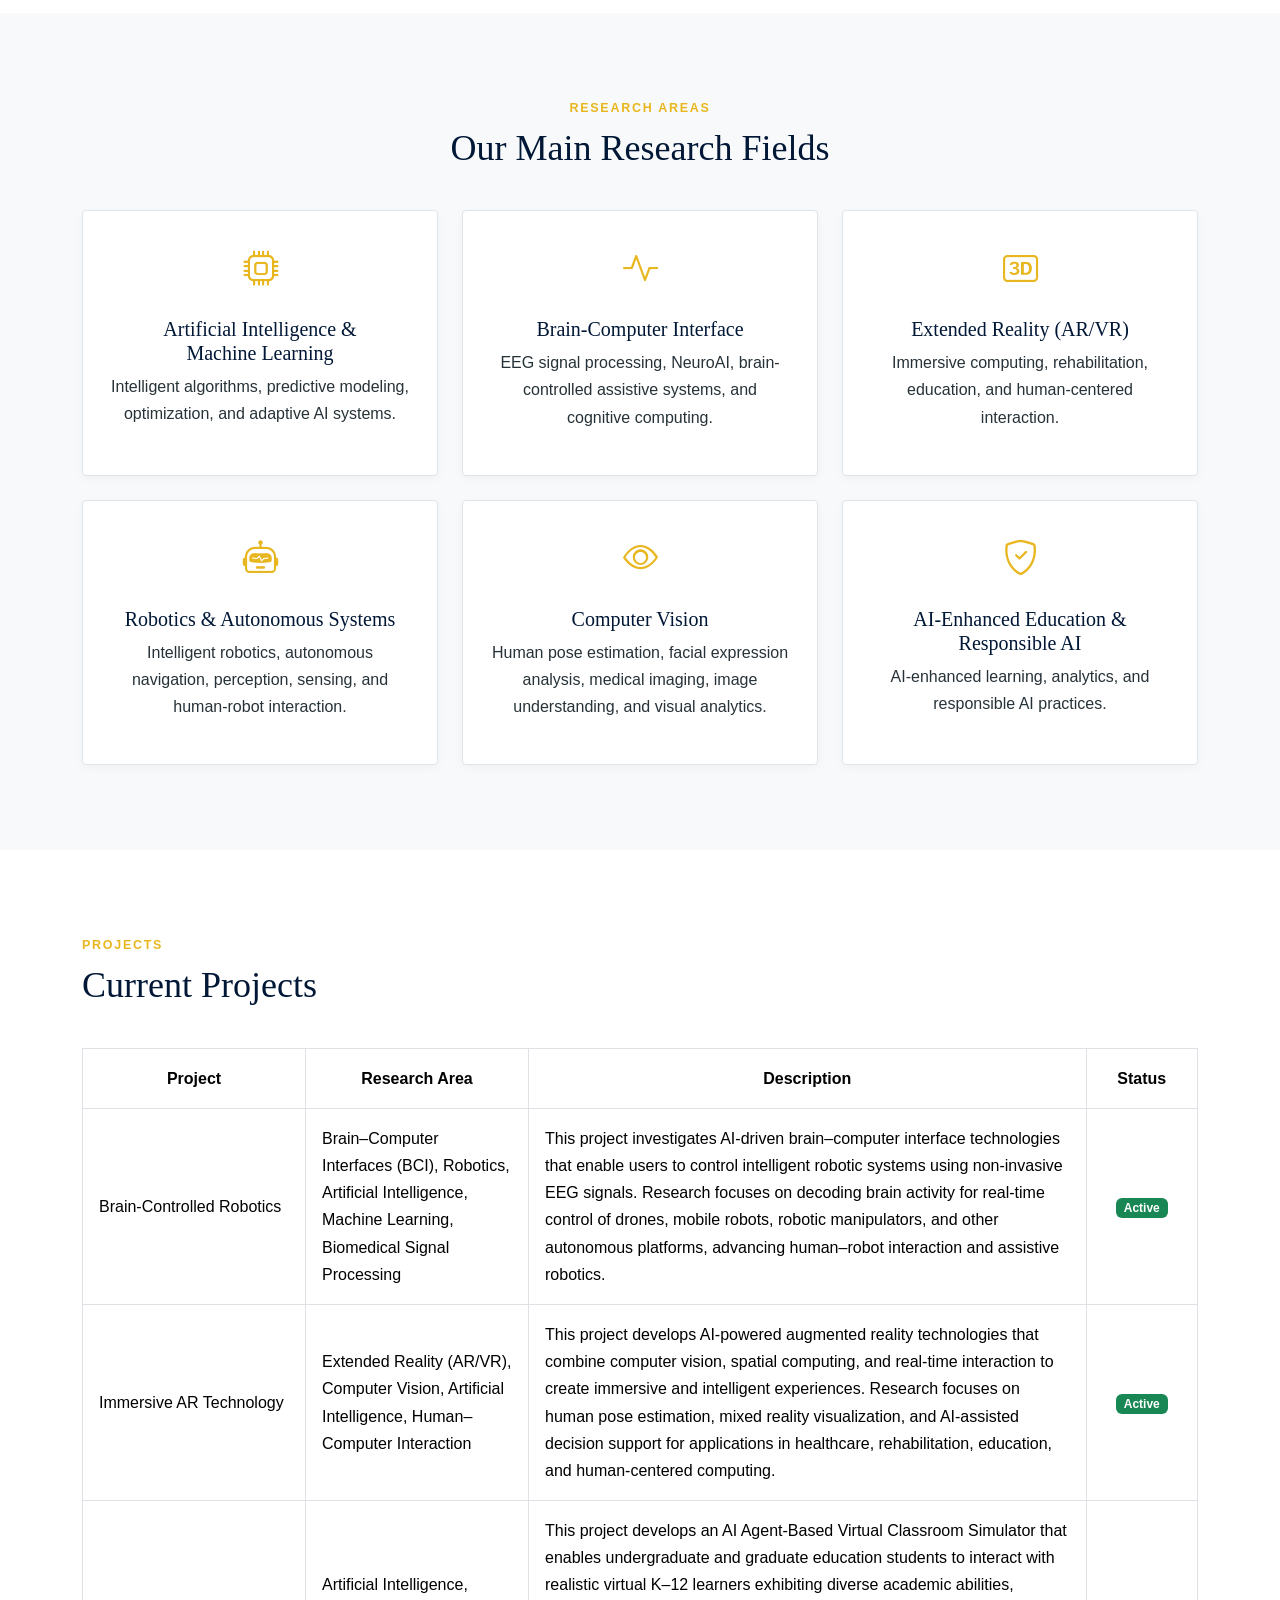
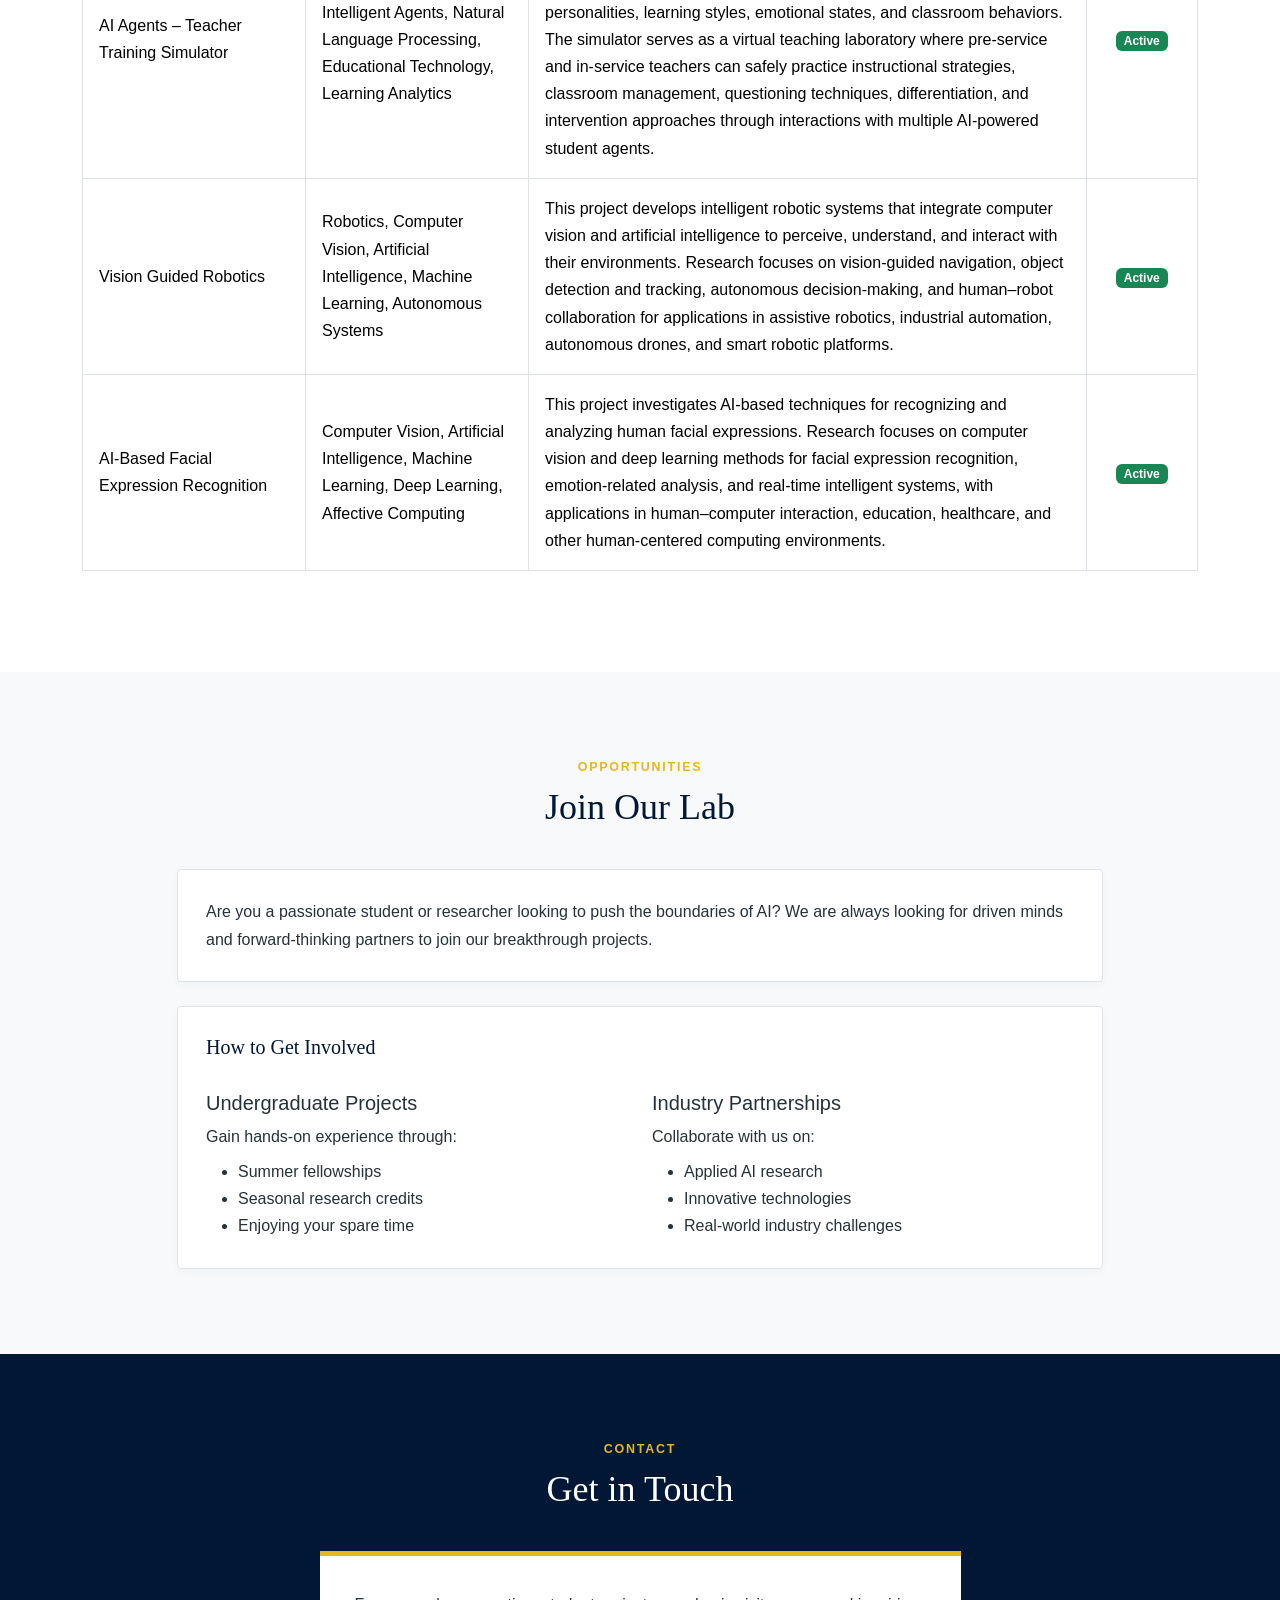
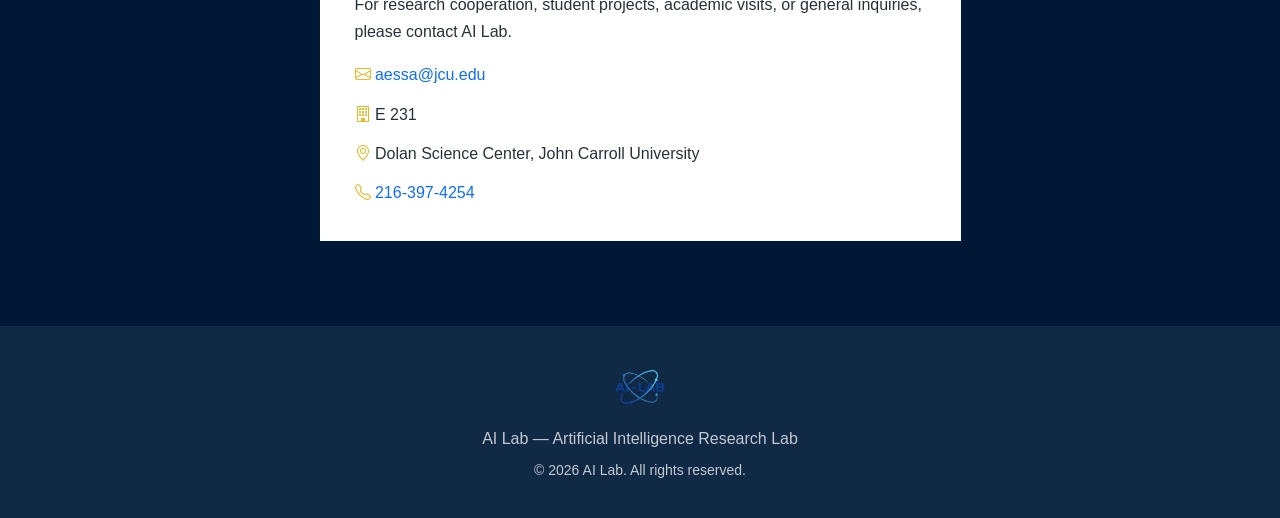
==== commit 6210cc77: "Update index.html" ====
--- a/index.html
+++ b/index.html
@@ -101,7 +101,7 @@
 <div class="col-md-6 col-lg-4"><div class="classic-card h-100 text-center"><i class="bi bi-activity card-icon"></i><h3>Brain-Computer Interface</h3><p>EEG signal processing, NeuroAI, brain-controlled assistive systems, and cognitive computing.</p></div></div>
 <div class="col-md-6 col-lg-4"><div class="classic-card h-100 text-center"><i class="bi bi-badge-3d card-icon"></i><h3>Extended Reality (AR/VR)</h3><p>Immersive computing, rehabilitation, education, and human-centered interaction.</p></div></div>
 <div class="col-md-6 col-lg-4"><div class="classic-card h-100 text-center"><i class="bi bi-robot card-icon"></i><h3>Robotics & Autonomous Systems</h3><p>Intelligent robotics, autonomous navigation, perception, sensing, and human-robot interaction.</p></div></div>
-<div class="col-md-6 col-lg-4"><div class="classic-card h-100 text-center"><i class="bi bi-eye card-icon"></i><h3>Computer Vision</h3><p>Human pose estimation, medical imaging, image understanding, and visual analytics.</p></div></div>
+<div class="col-md-6 col-lg-4"><div class="classic-card h-100 text-center"><i class="bi bi-eye card-icon"></i><h3>Computer Vision</h3><p>Human pose estimation, facial expression analysis, medical imaging, image understanding, and visual analytics.</p></div></div>
 <div class="col-md-6 col-lg-4"><div class="classic-card h-100 text-center"><i class="bi bi-shield-check card-icon"></i><h3>AI-Enhanced Education & Responsible AI</h3><p>AI-enhanced learning, analytics, and responsible AI practices.</p></div></div>
 </div>
 </div></section>
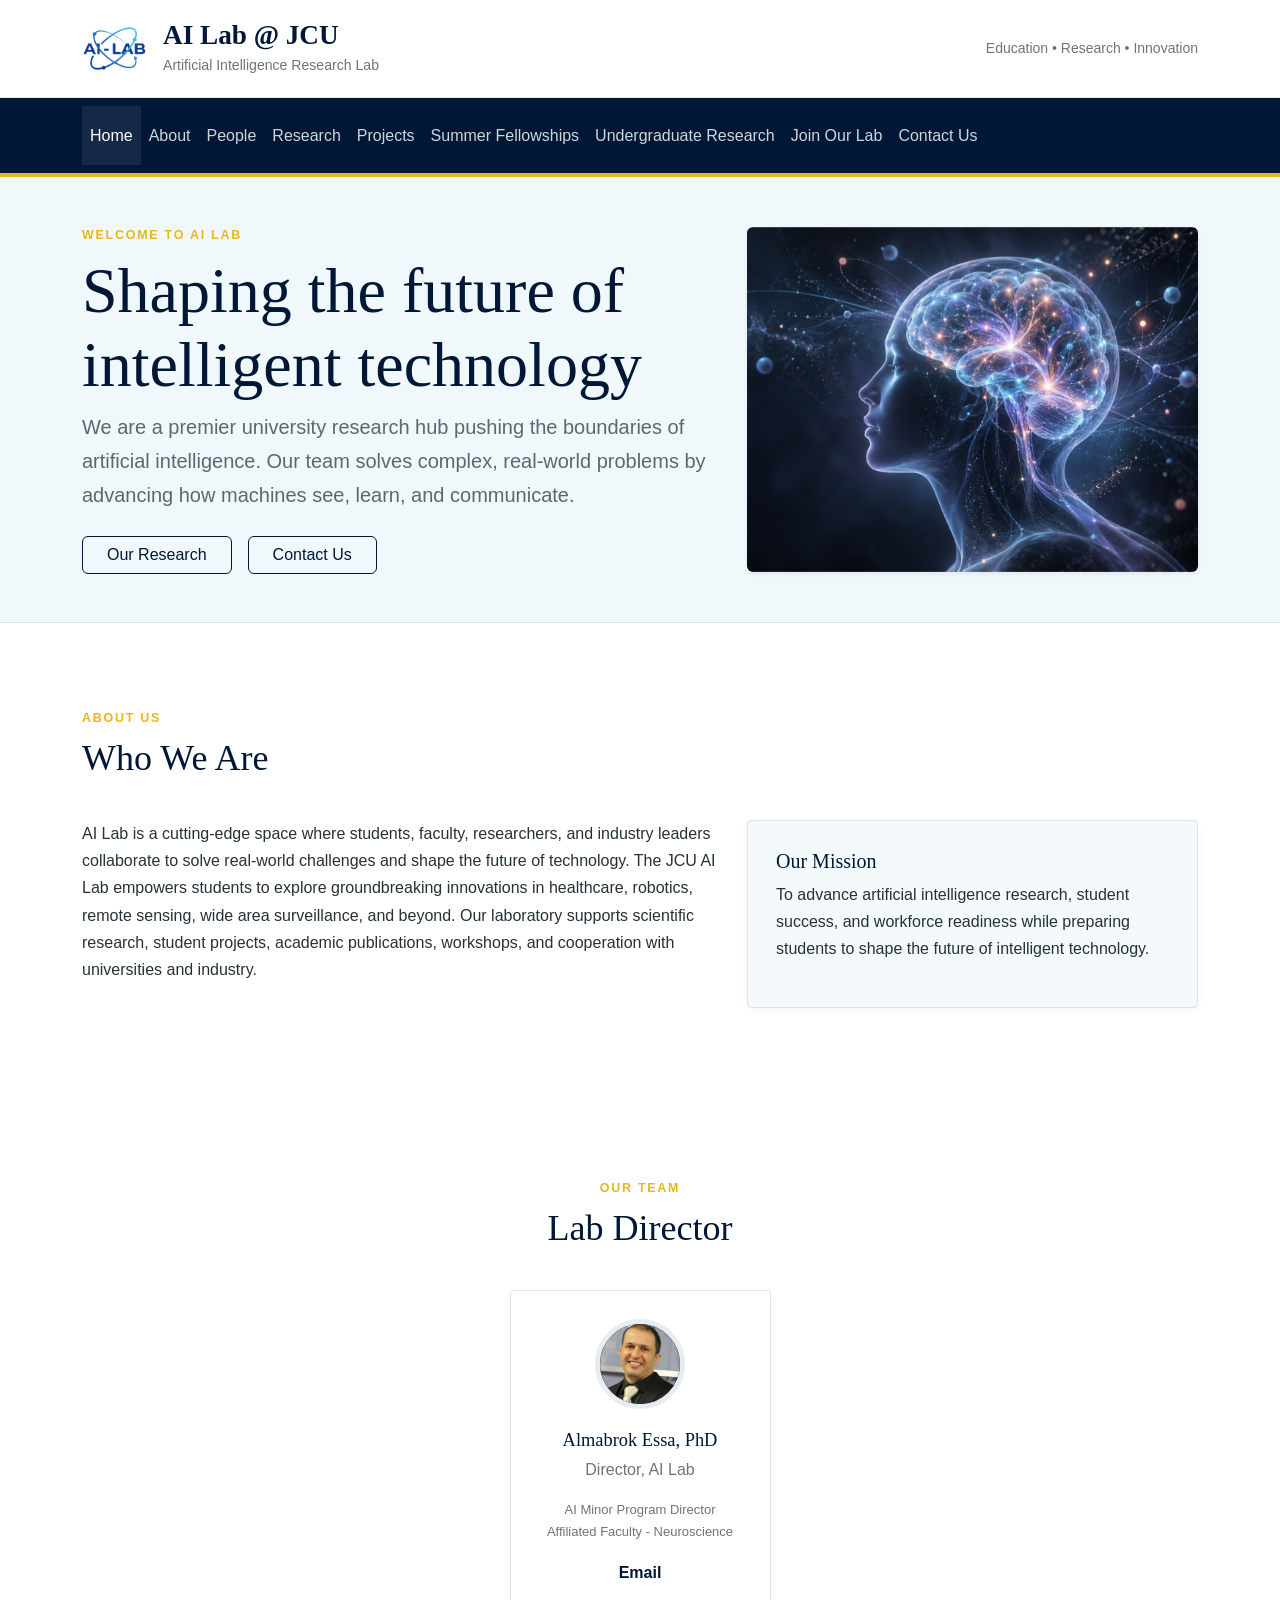
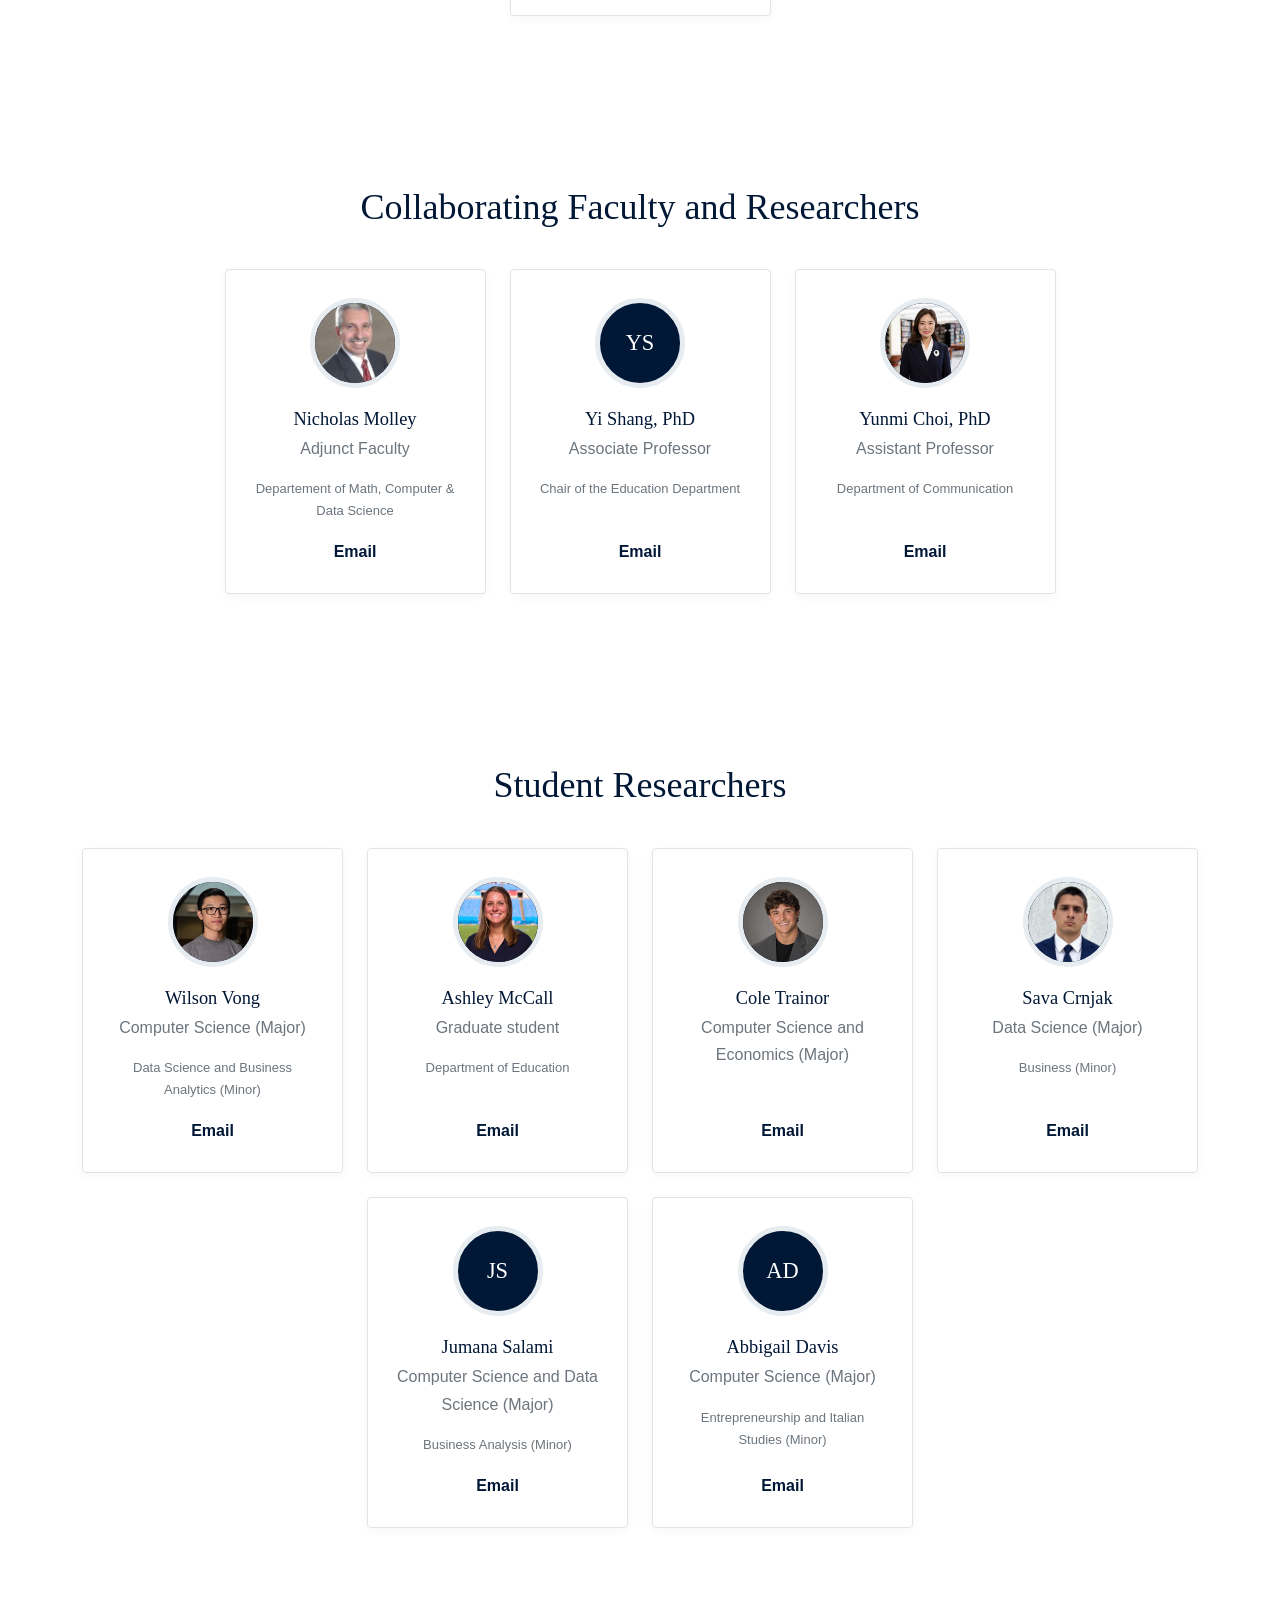
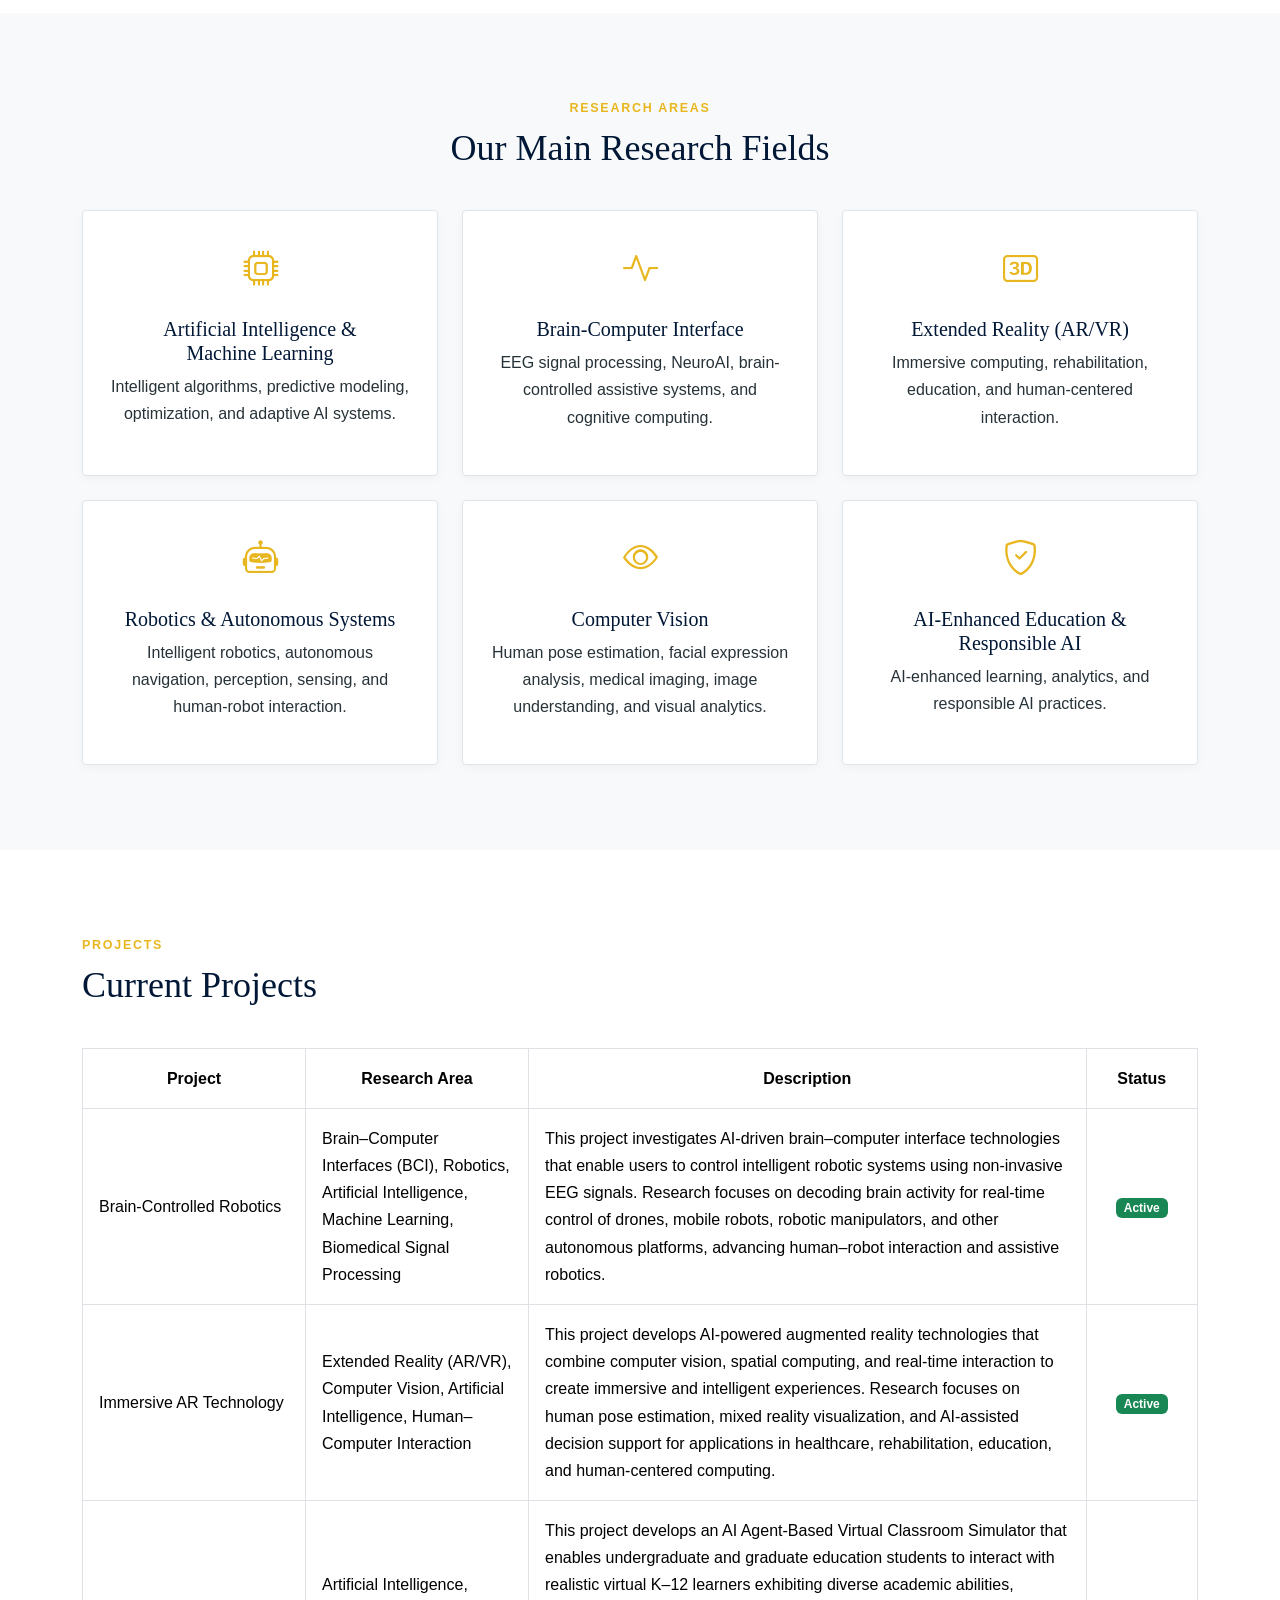
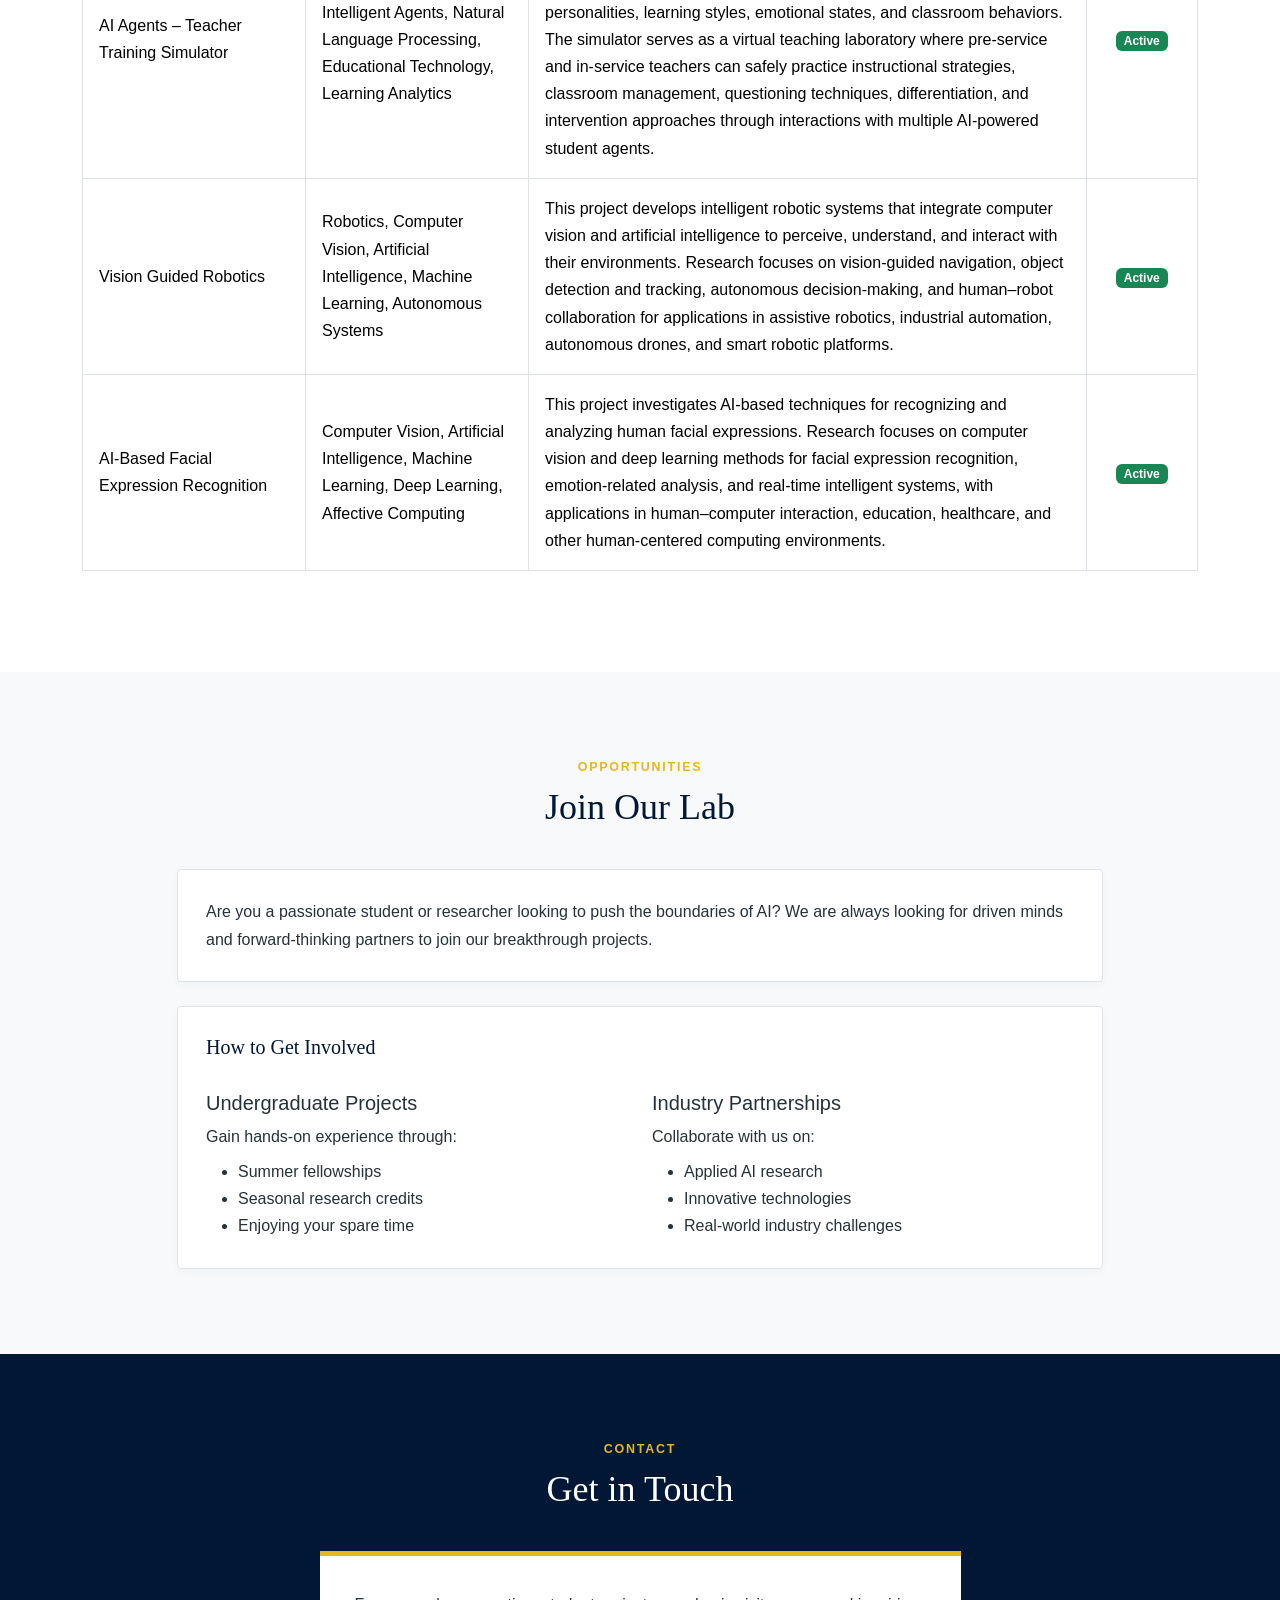
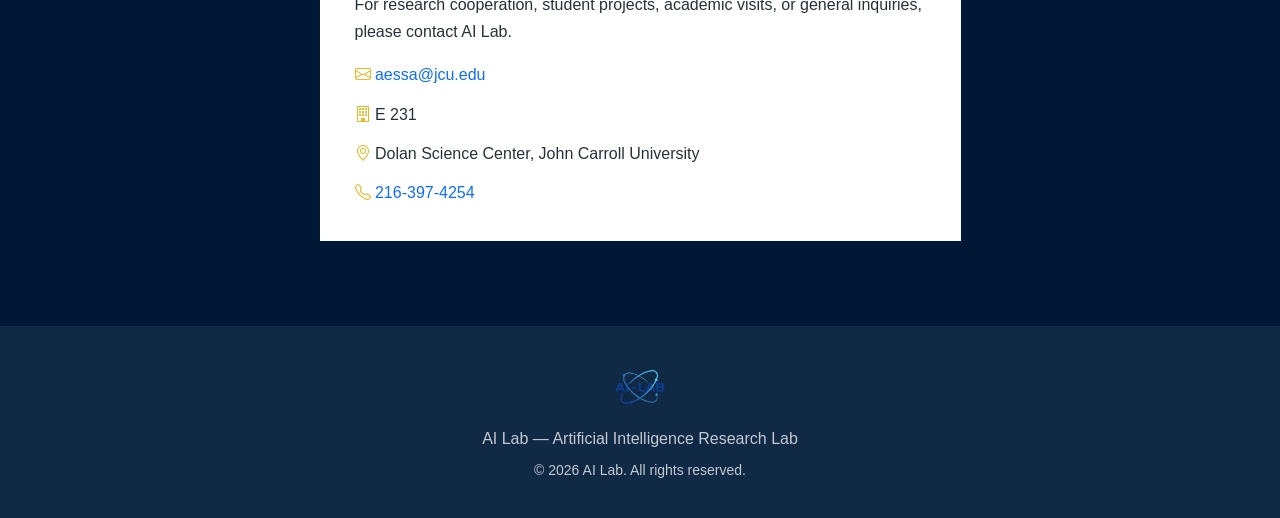
==== commit 5bb6e1cb: "Update index.html" ====
--- a/index.html
+++ b/index.html
@@ -88,7 +88,7 @@
 <div class="col-sm-6 col-lg-3"><div class="member-card text-center h-100"><div class="member-avatar"><img src="Vong_Headshot.png" alt="Wilson Vong" class="rounded-circle" style="width:100%; height:100%; object-fit:cover;"></div><h3>Wilson Vong</h3><p >Computer Science (Major)</p><p style="font-size: 13px;">Data Science and Business Analytics (Minor)</p><a href="mailto:wvong28@jcu.edu">Email</a></div></div>
 <div class="col-sm-6 col-lg-3"><div class="member-card text-center h-100 d-flex flex-column"><div class="member-avatar"><img src="Ashley.jpg" alt="Ashley McCall" class="rounded-circle" style="width:100%; height:100%; object-fit:cover;"></div><h3>Ashley McCall</h3><p >Graduate student</p><p style="font-size: 13px;">Department of Education</p><a class="mt-auto" href="mailto:ashleycmccall@gmail.com">Email</a></div></div>
 <div class="col-sm-6 col-lg-3"><div class="member-card text-center h-100 d-flex flex-column"><div class="member-avatar"><img src="trainor.png" alt="Cole Trainor" class="rounded-circle" style="width:100%; height:100%; object-fit:cover;"></div><h3>Cole Trainor</h3><p >Computer Science and Economics (Major)</p><a class="mt-auto" href="mailto:ctrainor30@jcu.edu">Email</a></div></div>
-<div class="col-sm-6 col-lg-3"><div class="member-card text-center h-100 d-flex flex-column"><div class="member-avatar"><img src="Sava.jpeg" alt="Sava Crnjak" class="rounded-circle" style="width:100%; height:100%; object-fit:cover;"></div><h3>Sava Crnjak</h3><p >Data Science (Major)</p><a class="mt-auto" href="mailto:scrnjak28@jcu.edu">Email</a></div></div>
+<div class="col-sm-6 col-lg-3"><div class="member-card text-center h-100 d-flex flex-column"><div class="member-avatar"><img src="Sava.jpeg" alt="Sava Crnjak" class="rounded-circle" style="width:100%; height:100%; object-fit:cover;"></div><h3>Sava Crnjak</h3><p >Data Science (Major)</p><p style="font-size: 13px;">Business (Minor)</p><a class="mt-auto" href="mailto:scrnjak28@jcu.edu">Email</a></div></div>
 <div class="col-sm-6 col-lg-3"><div class="member-card text-center h-100 d-flex flex-column"><div class="member-avatar">JS</div><h3>Jumana Salami</h3><p >Computer Science and Data Science (Major)</p><p style="font-size: 13px;">Business Analysis (Minor)</p><a class="mt-auto" href="mailto:jsalami28@jcu.edu">Email</a></div></div>
 <div class="col-sm-6 col-lg-3"><div class="member-card text-center h-100 d-flex flex-column"><div class="member-avatar">AD</div><h3>Abbigail Davis</h3><p >Computer Science (Major)</p><p style="font-size: 13px;">Entrepreneurship and Italian Studies (Minor)</p><a class="mt-auto" href="mailto:adavis28@jcu.edu">Email</a></div></div>
 </div>
